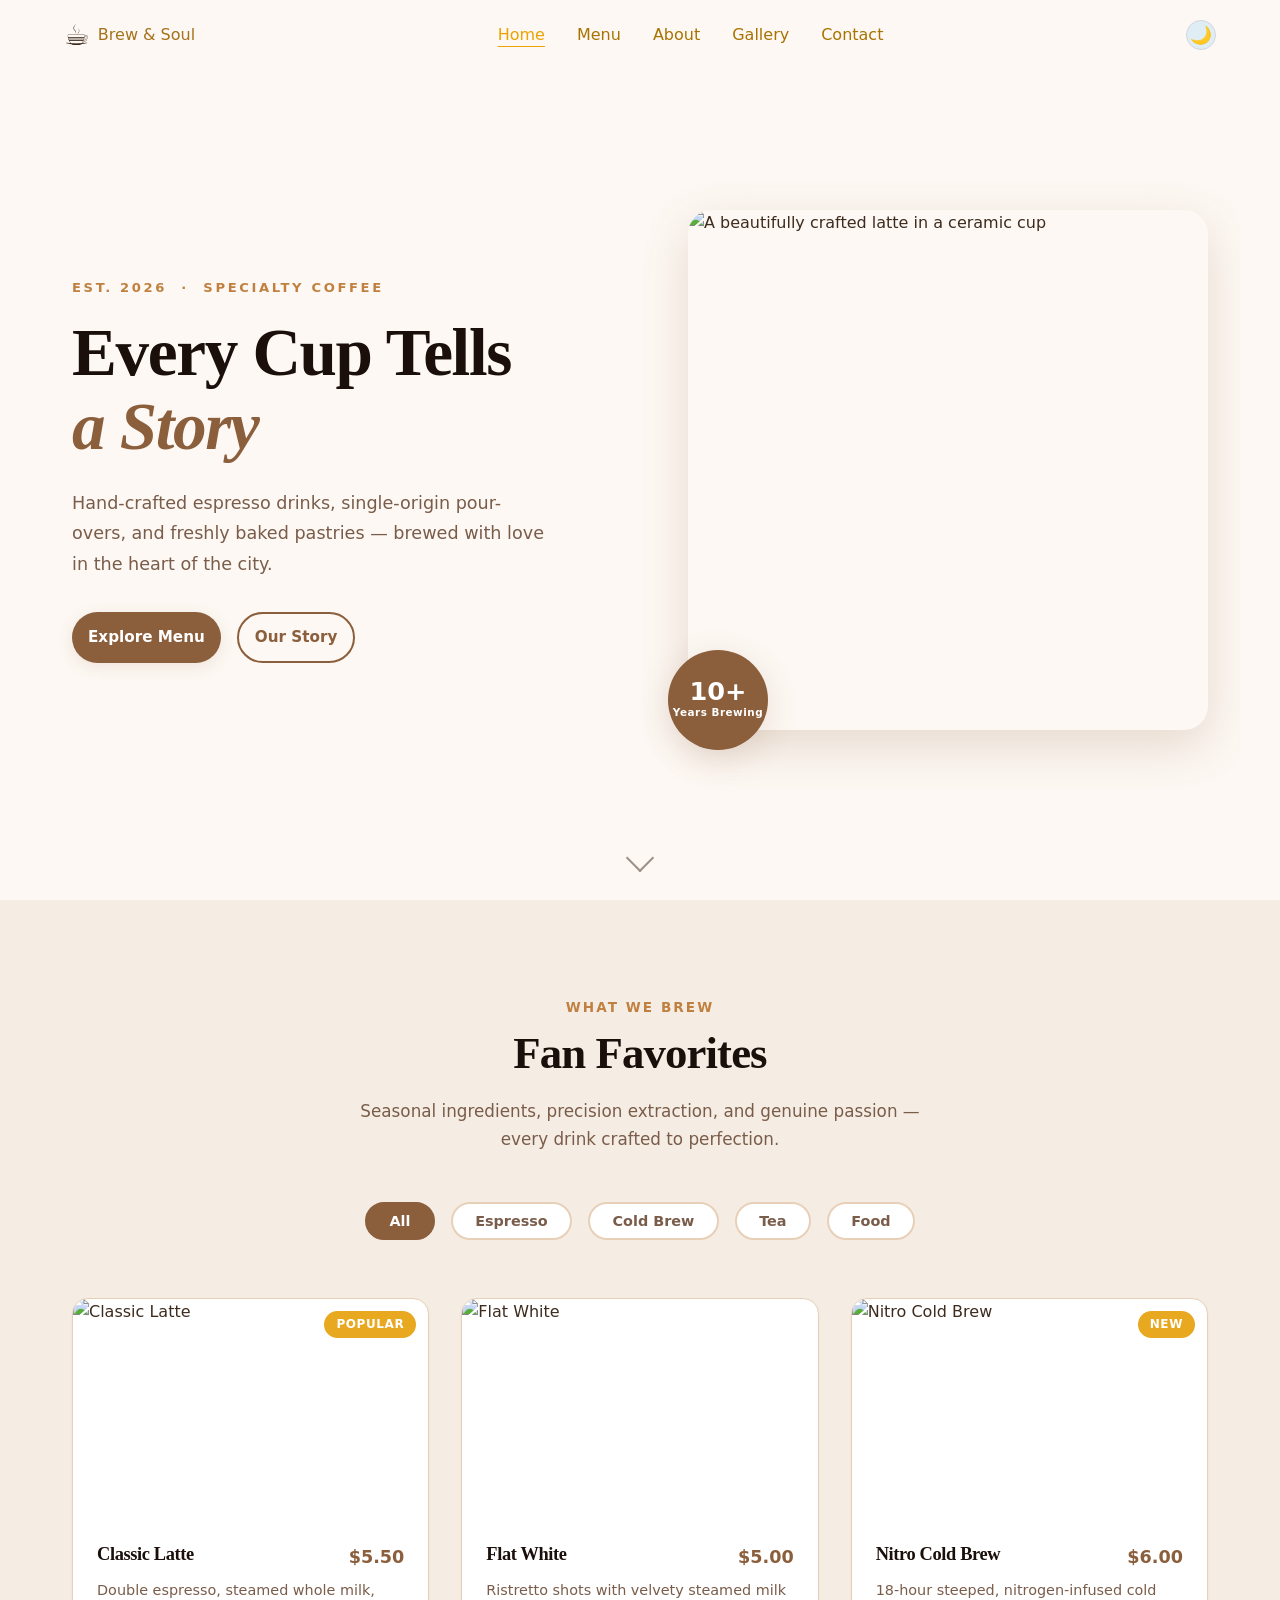
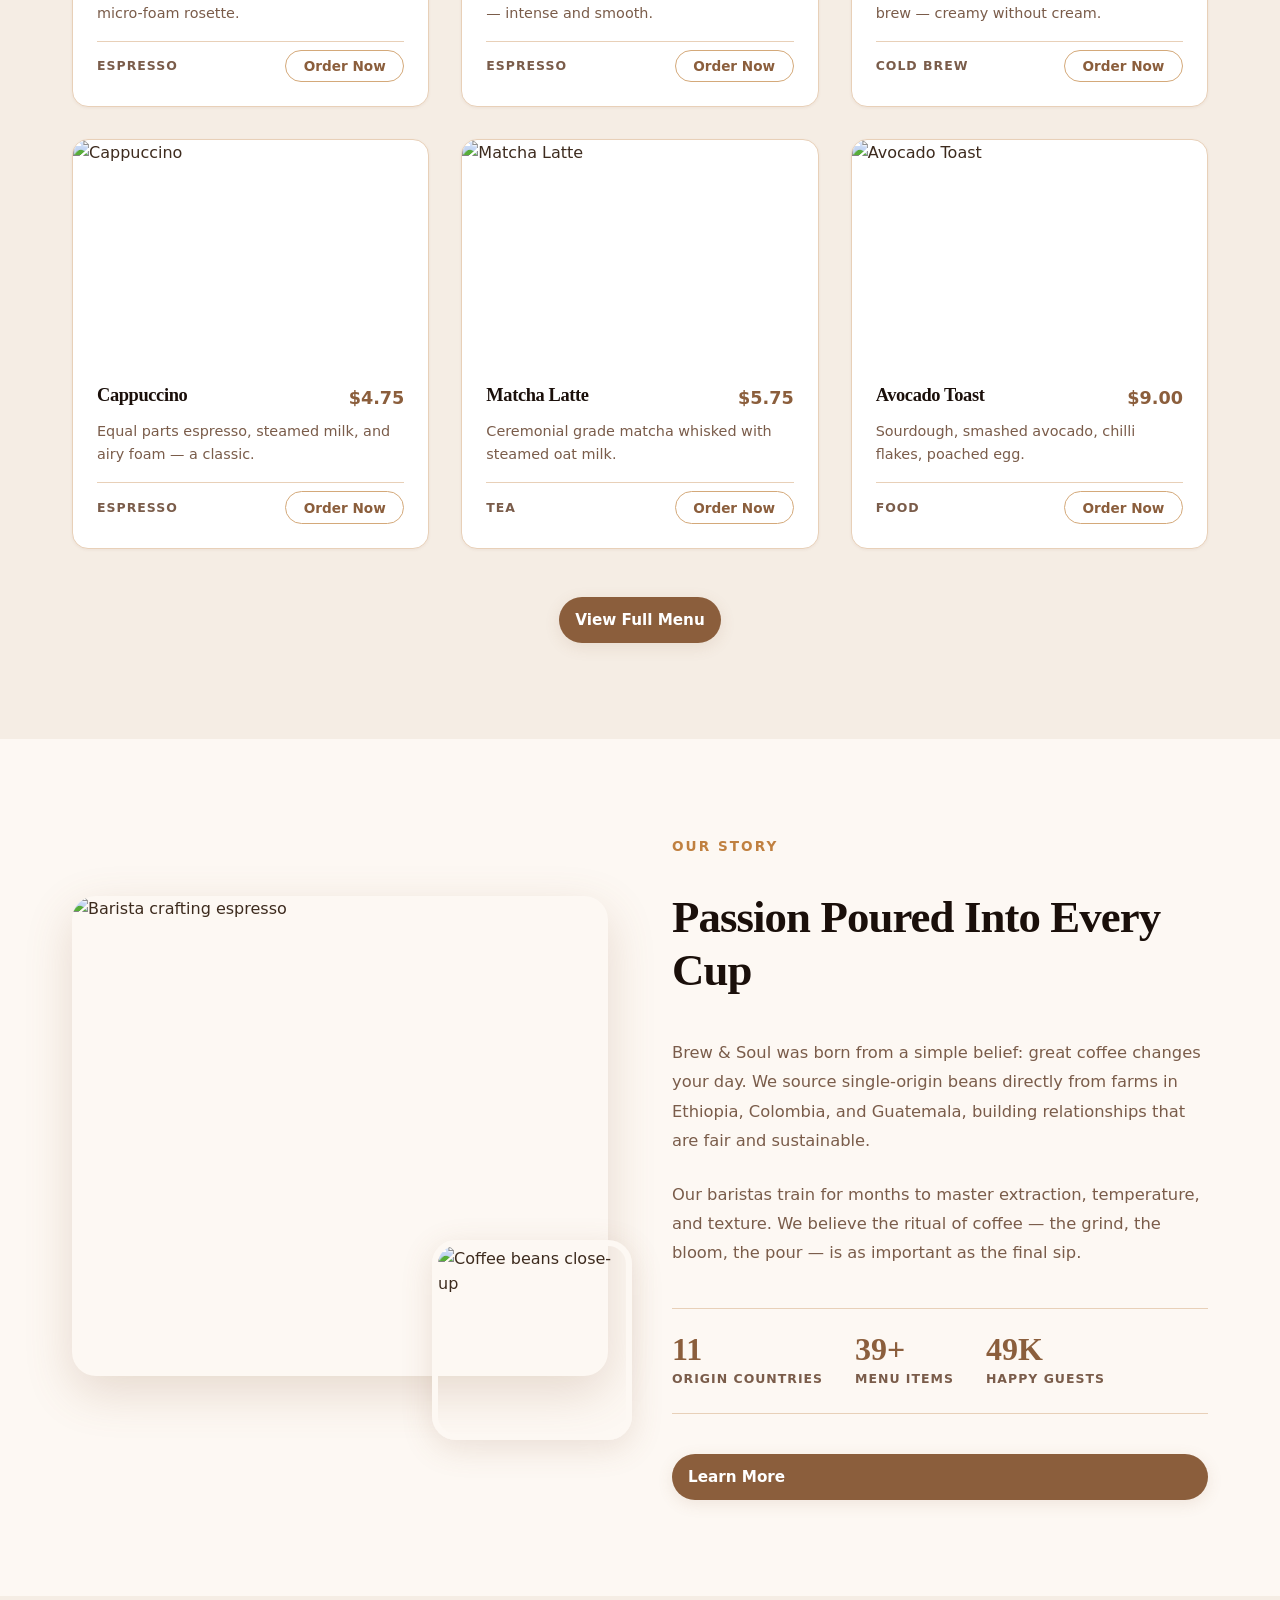
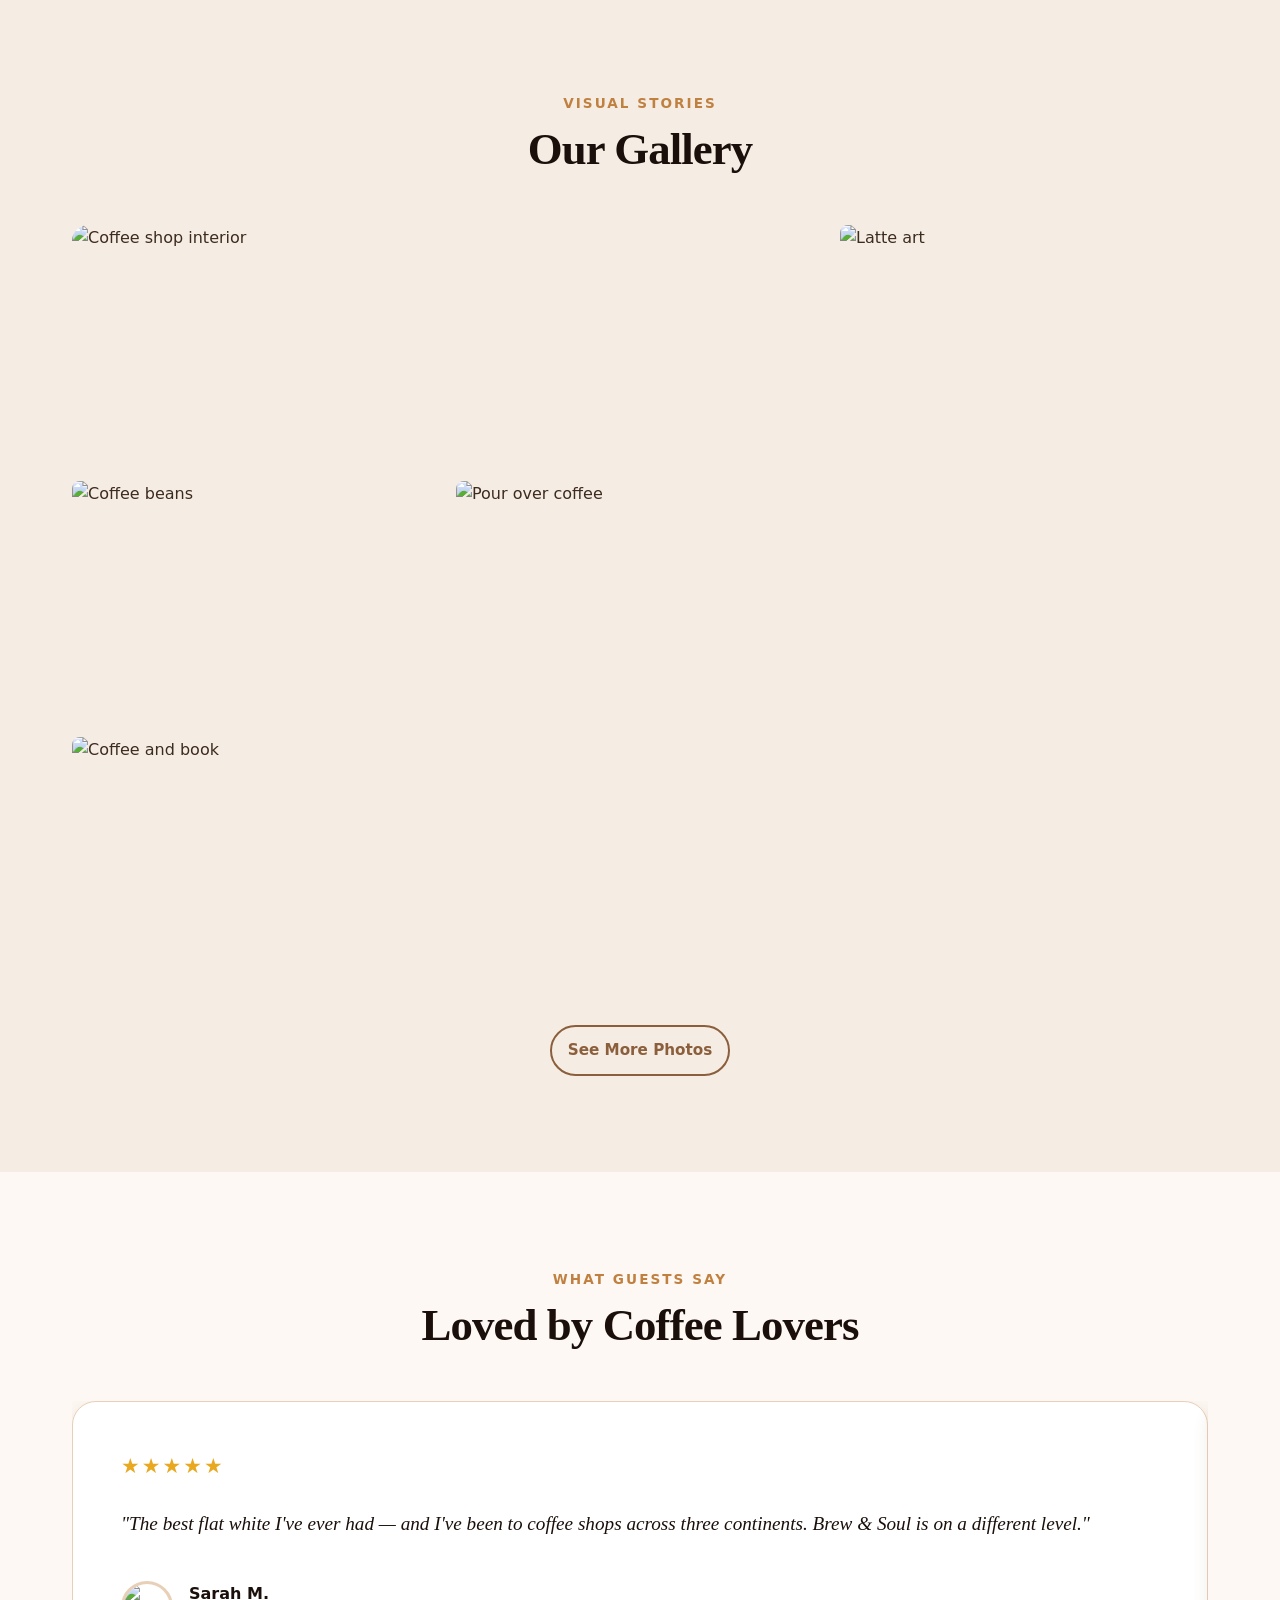
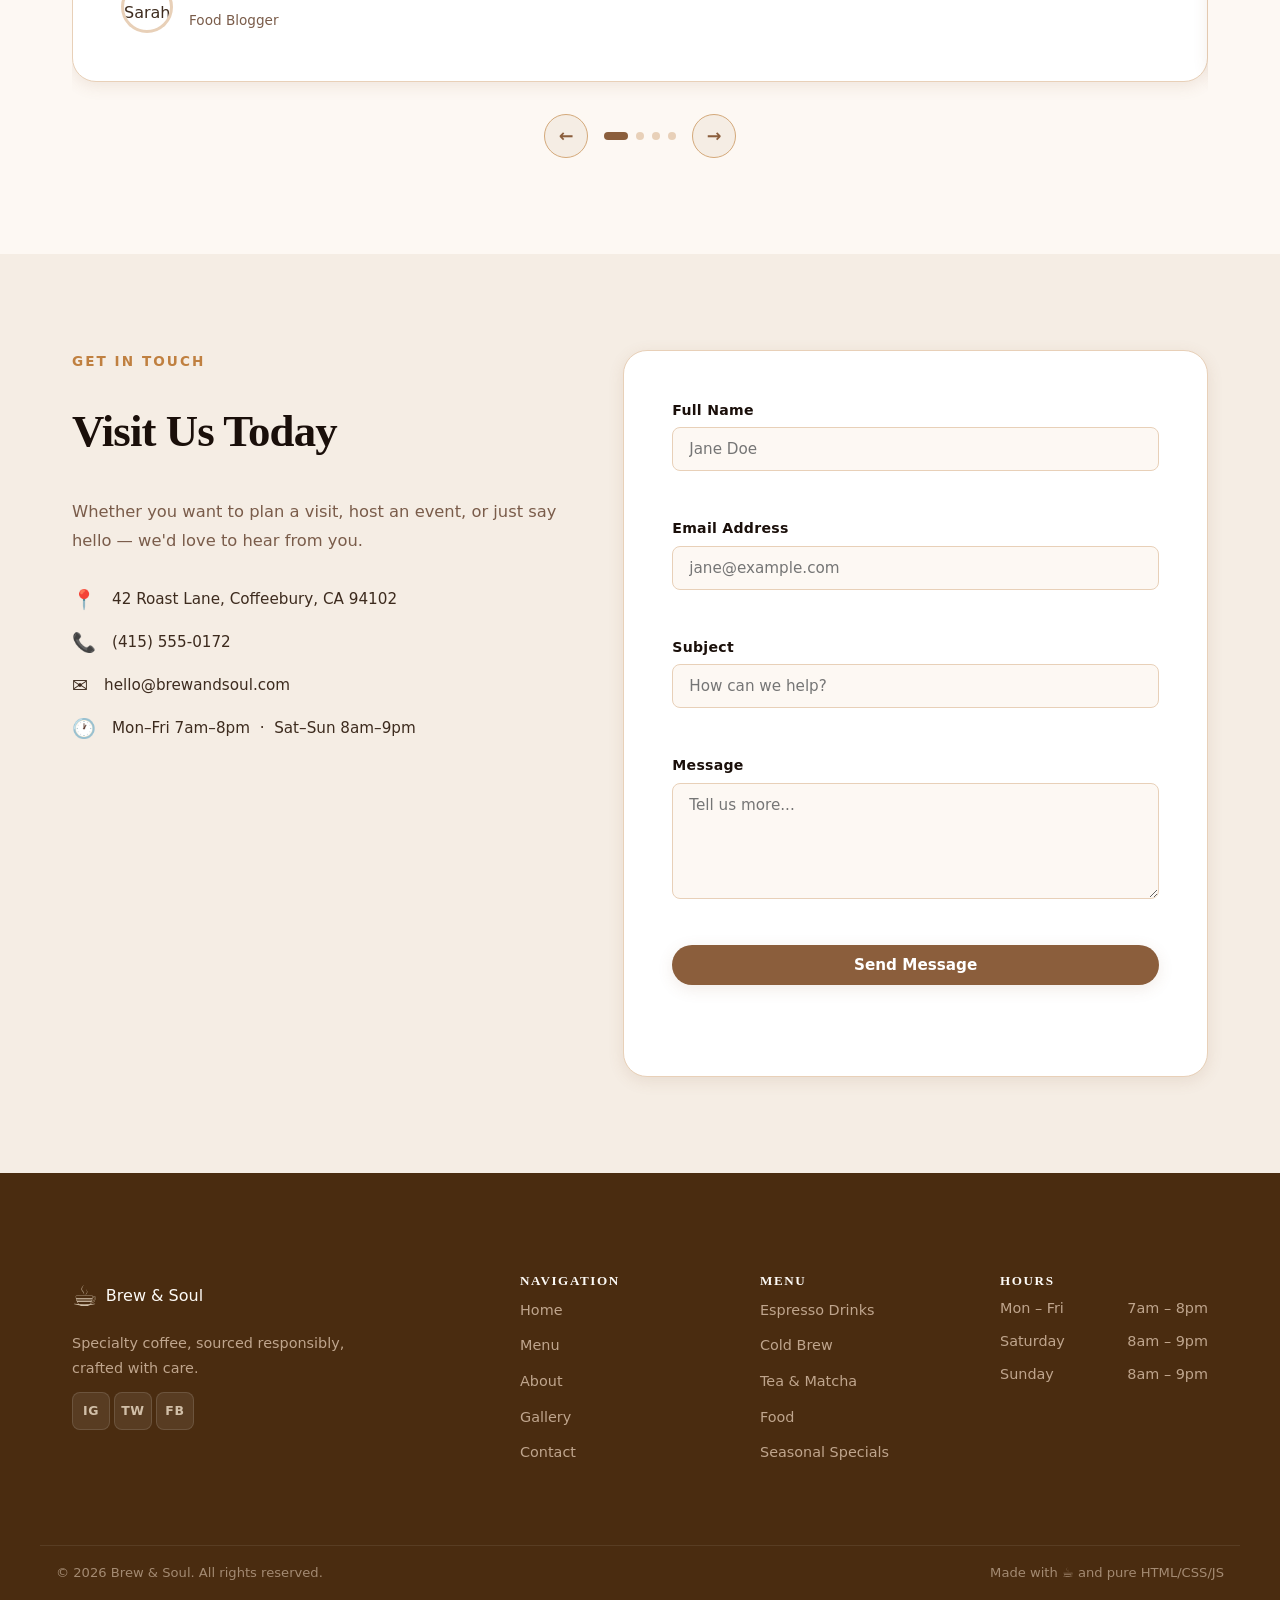
==== index.html @ 76bbf793 "first commit" ====
<!DOCTYPE html>
<html lang="en" data-theme="light">
<head>
  <meta charset="UTF-8" />
  <meta name="viewport" content="width=device-width, initial-scale=1.0" />
  <title>Brew &amp; Soul — Artisan Coffee</title>

  <!-- CSS Files (loaded in dependency order) -->
  <link rel="stylesheet" href="css/about.css" />
  <link rel="stylesheet" href="css/contact.css" />
  <link rel="stylesheet" href="css/footer.css" />
  <link rel="stylesheet" href="css/gallery.css" />
  <link rel="stylesheet" href="css/global.css" />
  <link rel="stylesheet" href="css/hero.css" />
  <link rel="stylesheet" href="css/menu.css" />
  <link rel="stylesheet" href="css/navbar.css" />
  <link rel="stylesheet" href="css/responsive.css" />
  <link rel="stylesheet" href="css/testimonial.css" />
  
</head>
<body>

  <!-- ========== NAVBAR ========== -->
  <nav class="navbar" id="navbar">
    <div class="nav-container">

      <!-- Logo -->
      <a href="index.html" class="nav-logo">
        <span class="logo-icon">&#9749;</span>
        <span class="logo-text">Brew &amp; Soul</span>
      </a>

      <!-- Desktop Nav Links -->
      <ul class="nav-links" id="navLinks">
        <li><a href="index.html" class="nav-link active">Home</a></li>
        <li><a href="pages/menu.html" class="nav-link">Menu</a></li>
        <li><a href="pages/about.html" class="nav-link">About</a></li>
        <li><a href="pages/gallery.html" class="nav-link">Gallery</a></li>
        <li><a href="pages/contact.html" class="nav-link">Contact</a></li>
      </ul>

      <!-- Right Controls -->
      <div class="nav-controls">
        <!-- Dark Mode Toggle -->
        <button class="dark-toggle" id="darkToggle" aria-label="Toggle dark mode">
          <span class="toggle-icon" id="toggleIcon">&#127769;</span>
        </button>
        <!-- Hamburger Menu Button -->
        <button class="hamburger" id="hamburger" aria-label="Toggle menu" aria-expanded="false">
          <span class="bar"></span>
          <span class="bar"></span>
          <span class="bar"></span>
        </button>
      </div>

    </div>
  </nav>

  <!-- ========== HERO SECTION ========== -->
  <section class="hero" id="hero">
    <div class="hero-content reveal">
      <p class="hero-tagline">Est. 2026 &nbsp;·&nbsp; Specialty Coffee</p>
      <h1 class="hero-title">
        Every Cup Tells<br />
        <span class="hero-accent">a Story</span>
      </h1>
      <p class="hero-description">
        Hand-crafted espresso drinks, single-origin pour-overs, and
        freshly baked pastries — brewed with love in the heart of the city.
      </p>
      <div class="hero-buttons">
        <a href="pages/menu.html" class="btn btn-primary">Explore Menu</a>
        <a href="pages/about.html" class="btn btn-outline">Our Story</a>
      </div>
    </div>
    <div class="hero-image reveal reveal-right">
      <div class="hero-img-wrapper">
        <img
          src="https://images.pexels.com/photos/302899/pexels-photo-302899.jpeg?auto=compress&cs=tinysrgb&w=800"
          alt="A beautifully crafted latte in a ceramic cup"
          class="hero-img"
        />
        <div class="hero-badge">
          <span class="badge-number">10+</span>
          <span class="badge-text">Years Brewing</span>
        </div>
      </div>
    </div>
    <!-- Scroll down indicator -->
    <a href="#menu" class="scroll-indicator" aria-label="Scroll down">
      <span class="scroll-arrow"></span>
    </a>
  </section>

  <!-- ========== FEATURED MENU ========== -->
  <section class="menu-section" id="menu">
    <div class="container">
      <div class="section-header reveal">
        <p class="section-eyebrow">What We Brew</p>
        <h2 class="section-title">Fan Favorites</h2>
        <p class="section-subtitle">
          Seasonal ingredients, precision extraction, and genuine passion —
          every drink crafted to perfection.
        </p>
      </div>

      <!-- Filter Tabs — JS will toggle .active and filter cards -->
      <div class="menu-filters reveal">
        <button class="filter-btn active" data-filter="all">All</button>
        <button class="filter-btn" data-filter="espresso">Espresso</button>
        <button class="filter-btn" data-filter="cold">Cold Brew</button>
        <button class="filter-btn" data-filter="tea">Tea</button>
        <button class="filter-btn" data-filter="food">Food</button>
      </div>

      <!-- Menu Cards Grid -->
      <div class="menu-grid" id="menuGrid">

        <article class="menu-card reveal" data-category="espresso">
          <div class="card-img-wrap">
            <img src="https://images.pexels.com/photos/312418/pexels-photo-312418.jpeg?auto=compress&cs=tinysrgb&w=600" alt="Classic Latte" loading="lazy" />
            <span class="card-badge">Popular</span>
          </div>
          <div class="card-body">
            <div class="card-header">
              <h3 class="card-title">Classic Latte</h3>
              <span class="card-price">$5.50</span>
            </div>
            <p class="card-desc">Double espresso, steamed whole milk, micro-foam rosette.</p>
            <div class="card-footer">
              <span class="card-tag">Espresso</span>
              <button class="card-btn">Order Now</button>
            </div>
          </div>
        </article>

        <article class="menu-card reveal" data-category="espresso">
        <div class="card-img-wrap">
            <!-- Ensure this URL works or replace with a working image path -->
            <img src="https://i.pinimg.com/1200x/0c/c8/bf/0cc8bfcc3cba9967863f5fd0c6b5e7c3.jpg" alt="Flat White" loading="lazy" />
        </div>
        <div class="card-body">
            <div class="card-header">
            <h3 class="card-title">Flat White</h3>
            <span class="card-price">$5.00</span>
            </div>
            <p class="card-desc">Ristretto shots with velvety steamed milk — intense and smooth.</p>
            <div class="card-footer">
            <span class="card-tag">Espresso</span>
            <button class="card-btn">Order Now</button>
            </div>
        </div>
        </article>

        <article class="menu-card reveal" data-category="cold">
          <div class="card-img-wrap">
            <img src="https://images.pexels.com/photos/2615323/pexels-photo-2615323.jpeg?auto=compress&cs=tinysrgb&w=600" alt="Nitro Cold Brew" loading="lazy" />
            <span class="card-badge">New</span>
          </div>
          <div class="card-body">
            <div class="card-header">
              <h3 class="card-title">Nitro Cold Brew</h3>
              <span class="card-price">$6.00</span>
            </div>
            <p class="card-desc">18-hour steeped, nitrogen-infused cold brew — creamy without cream.</p>
            <div class="card-footer">
              <span class="card-tag">Cold Brew</span>
              <button class="card-btn">Order Now</button>
            </div>
          </div>
        </article>

        <article class="menu-card reveal" data-category="espresso">
          <div class="card-img-wrap">
            <img src="https://images.pexels.com/photos/1187317/pexels-photo-1187317.jpeg?auto=compress&cs=tinysrgb&w=600" alt="Cappuccino" loading="lazy" />
          </div>
          <div class="card-body">
            <div class="card-header">
              <h3 class="card-title">Cappuccino</h3>
              <span class="card-price">$4.75</span>
            </div>
            <p class="card-desc">Equal parts espresso, steamed milk, and airy foam — a classic.</p>
            <div class="card-footer">
              <span class="card-tag">Espresso</span>
              <button class="card-btn">Order Now</button>
            </div>
          </div>
        </article>

        <article class="menu-card reveal" data-category="tea">
          <div class="card-img-wrap">
            <img src="https://images.pexels.com/photos/1638280/pexels-photo-1638280.jpeg?auto=compress&cs=tinysrgb&w=600" alt="Matcha Latte" loading="lazy" />
          </div>
          <div class="card-body">
            <div class="card-header">
              <h3 class="card-title">Matcha Latte</h3>
              <span class="card-price">$5.75</span>
            </div>
            <p class="card-desc">Ceremonial grade matcha whisked with steamed oat milk.</p>
            <div class="card-footer">
              <span class="card-tag">Tea</span>
              <button class="card-btn">Order Now</button>
            </div>
          </div>
        </article>

        <article class="menu-card reveal" data-category="food">
          <div class="card-img-wrap">
            <img src="https://images.pexels.com/photos/1279330/pexels-photo-1279330.jpeg?auto=compress&cs=tinysrgb&w=600" alt="Avocado Toast" loading="lazy" />
          </div>
          <div class="card-body">
            <div class="card-header">
              <h3 class="card-title">Avocado Toast</h3>
              <span class="card-price">$9.00</span>
            </div>
            <p class="card-desc">Sourdough, smashed avocado, chilli flakes, poached egg.</p>
            <div class="card-footer">
              <span class="card-tag">Food</span>
              <button class="card-btn">Order Now</button>
            </div>
          </div>
        </article>

      </div>

      <div class="menu-cta reveal">
        <a href="pages/menu.html" class="btn btn-primary">View Full Menu</a>
      </div>
    </div>
  </section>

  <!-- ========== ABOUT SECTION ========== -->
  <section class="about-section" id="about">
    <div class="container about-grid">
      <div class="about-images reveal">
        <img
          src="https://images.pexels.com/photos/683039/pexels-photo-683039.jpeg?auto=compress&cs=tinysrgb&w=700"
          alt="Barista crafting espresso"
          class="about-img-main"
        />
        <img
          src="https://i.pinimg.com/1200x/f8/56/d2/f856d2d30045e34f7a3d7438d81c5141.jpg"
          alt="Coffee beans close-up"
          class="about-img-secondary"
        />
      </div>
      <div class="about-content reveal reveal-right">
        <p class="section-eyebrow">Our Story</p>
        <h2 class="section-title">Passion Poured Into Every Cup</h2>
        <p class="about-text">
          Brew &amp; Soul was born from a simple belief: great coffee changes your day.
          We source single-origin beans directly from farms in Ethiopia, Colombia,
          and Guatemala, building relationships that are fair and sustainable.
        </p>
        <p class="about-text">
          Our baristas train for months to master extraction, temperature, and texture.
          We believe the ritual of coffee — the grind, the bloom, the pour — is as
          important as the final sip.
        </p>
        <div class="about-stats">
          <div class="stat">
            <span class="stat-number">12</span>
            <span class="stat-label">Origin Countries</span>
          </div>
          <div class="stat">
            <span class="stat-number">40+</span>
            <span class="stat-label">Menu Items</span>
          </div>
          <div class="stat">
            <span class="stat-number">50K</span>
            <span class="stat-label">Happy Guests</span>
          </div>
        </div>
        <a href="pages/about.html" class="btn btn-primary">Learn More</a>
      </div>
    </div>
  </section>

  <!-- ========== GALLERY SECTION ========== -->
  <section class="gallery-section" id="gallery">
    <div class="container">
      <div class="section-header reveal">
        <p class="section-eyebrow">Visual Stories</p>
        <h2 class="section-title">Our Gallery</h2>
      </div>
      <div class="gallery-grid reveal">
        <div class="gallery-item gi-wide">
          <img src="https://images.pexels.com/photos/374885/pexels-photo-374885.jpeg?auto=compress&cs=tinysrgb&w=800" alt="Coffee shop interior" loading="lazy" />
          <div class="gallery-overlay"><span>Interior</span></div>
        </div>
        <div class="gallery-item">
          <img src="https://images.pexels.com/photos/1600711/pexels-photo-1600711.jpeg?auto=compress&cs=tinysrgb&w=600" alt="Latte art" loading="lazy" />
          <div class="gallery-overlay"><span>Latte Art</span></div>
        </div>
        <div class="gallery-item">
          <img src="https://images.pexels.com/photos/894695/pexels-photo-894695.jpeg?auto=compress&cs=tinysrgb&w=600" alt="Coffee beans" loading="lazy" />
          <div class="gallery-overlay"><span>Single Origin</span></div>
        </div>
        <div class="gallery-item">
          <img src="https://images.pexels.com/photos/1695052/pexels-photo-1695052.jpeg?auto=compress&cs=tinysrgb&w=600" alt="Pour over coffee" loading="lazy" />
          <div class="gallery-overlay"><span>Pour Over</span></div>
        </div>
        <div class="gallery-item gi-wide">
          <img src="https://images.pexels.com/photos/2396220/pexels-photo-2396220.jpeg?auto=compress&cs=tinysrgb&w=800" alt="Coffee and book" loading="lazy" />
          <div class="gallery-overlay"><span>The Ritual</span></div>
        </div>
      </div>
      <div class="gallery-cta reveal">
        <a href="pages/gallery.html" class="btn btn-outline">See More Photos</a>
      </div>
    </div>
  </section>

  <!-- ========== TESTIMONIALS ========== -->
  <section class="testimonial-section" id="testimonials">
    <div class="container">
      <div class="section-header reveal">
        <p class="section-eyebrow">What Guests Say</p>
        <h2 class="section-title">Loved by Coffee Lovers</h2>
      </div>
      <div class="testimonial-carousel">
        <div class="testimonial-track" id="testimonialTrack">

          <div class="testimonial-card">
            <div class="stars">&#9733;&#9733;&#9733;&#9733;&#9733;</div>
            <p class="testimonial-text">
              "The best flat white I've ever had — and I've been to coffee shops
              across three continents. Brew &amp; Soul is on a different level."
            </p>
            <div class="testimonial-author">
              <img src="https://images.pexels.com/photos/774909/pexels-photo-774909.jpeg?auto=compress&cs=tinysrgb&w=100" alt="Sarah M." />
              <div>
                <strong>Sarah M.</strong>
                <span>Food Blogger</span>
              </div>
            </div>
          </div>

          <div class="testimonial-card">
            <div class="stars">&#9733;&#9733;&#9733;&#9733;&#9733;</div>
            <p class="testimonial-text">
              "I work from here every morning. The ambiance, the wifi, the oat
              milk latte — everything is absolutely perfect."
            </p>
            <div class="testimonial-author">
              <img src="https://images.pexels.com/photos/220453/pexels-photo-220453.jpeg?auto=compress&cs=tinysrgb&w=100" alt="James K." />
              <div>
                <strong>James K.</strong>
                <span>Remote Developer</span>
              </div>
            </div>
          </div>

          <div class="testimonial-card">
            <div class="stars">&#9733;&#9733;&#9733;&#9733;&#9733;</div>
            <p class="testimonial-text">
              "Their matcha latte converted me from a coffee skeptic. The staff
              is knowledgeable, friendly, and genuinely passionate."
            </p>
            <div class="testimonial-author">
              <img src="https://images.pexels.com/photos/415829/pexels-photo-415829.jpeg?auto=compress&cs=tinysrgb&w=100" alt="Priya N." />
              <div>
                <strong>Priya N.</strong>
                <span>Interior Designer</span>
              </div>
            </div>
          </div>

          <div class="testimonial-card">
            <div class="stars">&#9733;&#9733;&#9733;&#9733;&#9733;</div>
            <p class="testimonial-text">
              "Nitro cold brew on a hot day — pure magic. The whole menu is
              thoughtfully curated. My go-to spot, always."
            </p>
            <div class="testimonial-author">
              <img src="https://images.pexels.com/photos/1040880/pexels-photo-1040880.jpeg?auto=compress&cs=tinysrgb&w=100" alt="Carlos R." />
              <div>
                <strong>Carlos R.</strong>
                <span>Photographer</span>
              </div>
            </div>
          </div>

        </div>

        <!-- Carousel Controls (dots generated by JS) -->
        <div class="carousel-controls">
          <button class="carousel-btn prev" id="prevBtn" aria-label="Previous">&#8592;</button>
          <div class="carousel-dots" id="carouselDots"></div>
          <button class="carousel-btn next" id="nextBtn" aria-label="Next">&#8594;</button>
        </div>
      </div>
    </div>
  </section>

  <!-- ========== CONTACT SECTION ========== -->
  <section class="contact-section" id="contact">
    <div class="container contact-grid">
      <div class="contact-info reveal">
        <p class="section-eyebrow">Get in Touch</p>
        <h2 class="section-title">Visit Us Today</h2>
        <p class="contact-desc">
          Whether you want to plan a visit, host an event, or just say hello —
          we'd love to hear from you.
        </p>
        <ul class="contact-details">
          <li>
            <span class="contact-icon">&#128205;</span>
            <span>42 Roast Lane, Coffeebury, CA 94102</span>
          </li>
          <li>
            <span class="contact-icon">&#128222;</span>
            <span>(415) 555-0172</span>
          </li>
          <li>
            <span class="contact-icon">&#9993;</span>
            <span>hello@brewandsoul.com</span>
          </li>
          <li>
            <span class="contact-icon">&#128336;</span>
            <span>Mon–Fri 7am–8pm &nbsp;·&nbsp; Sat–Sun 8am–9pm</span>
          </li>
        </ul>
      </div>

      <!-- Contact form — validated by form-validation.js -->
      <form class="contact-form reveal reveal-right" id="contactForm" novalidate>
        <div class="form-group">
          <label for="name">Full Name</label>
          <input type="text" id="name" name="name" placeholder="Jane Doe" autocomplete="name" />
          <span class="form-error" id="nameError"></span>
        </div>
        <div class="form-group">
          <label for="email">Email Address</label>
          <input type="email" id="email" name="email" placeholder="jane@example.com" autocomplete="email" />
          <span class="form-error" id="emailError"></span>
        </div>
        <div class="form-group">
          <label for="subject">Subject</label>
          <input type="text" id="subject" name="subject" placeholder="How can we help?" />
          <span class="form-error" id="subjectError"></span>
        </div>
        <div class="form-group">
          <label for="message">Message</label>
          <textarea id="message" name="message" rows="5" placeholder="Tell us more..."></textarea>
          <span class="form-error" id="messageError"></span>
        </div>
        <button type="submit" class="btn btn-primary btn-full">Send Message</button>
        <p class="form-success" id="formSuccess"></p>
      </form>
    </div>
  </section>

  <!-- ========== FOOTER ========== -->
  <footer class="footer">
    <div class="container footer-grid">
      <div class="footer-brand">
        <a href="index.html" class="nav-logo">
          <span class="logo-icon">&#9749;</span>
          <span class="logo-text">Brew &amp; Soul</span>
        </a>
        <p class="footer-tagline">
          Specialty coffee, sourced responsibly,<br />crafted with care.
        </p>
        <div class="social-links">
          <a href="#" aria-label="Instagram" class="social-link">IG</a>
          <a href="#" aria-label="Twitter" class="social-link">TW</a>
          <a href="#" aria-label="Facebook" class="social-link">FB</a>
        </div>
      </div>

      <div class="footer-col">
        <h4>Navigation</h4>
        <ul>
          <li><a href="index.html">Home</a></li>
          <li><a href="pages/menu.html">Menu</a></li>
          <li><a href="pages/about.html">About</a></li>
          <li><a href="pages/gallery.html">Gallery</a></li>
          <li><a href="pages/contact.html">Contact</a></li>
        </ul>
      </div>

      <div class="footer-col">
        <h4>Menu</h4>
        <ul>
          <li><a href="pages/menu.html">Espresso Drinks</a></li>
          <li><a href="pages/menu.html">Cold Brew</a></li>
          <li><a href="pages/menu.html">Tea &amp; Matcha</a></li>
          <li><a href="pages/menu.html">Food</a></li>
          <li><a href="pages/menu.html">Seasonal Specials</a></li>
        </ul>
      </div>

      <div class="footer-col">
        <h4>Hours</h4>
        <ul class="hours-list">
          <li><span>Mon – Fri</span><span>7am – 8pm</span></li>
          <li><span>Saturday</span><span>8am – 9pm</span></li>
          <li><span>Sunday</span><span>8am – 9pm</span></li>
        </ul>
      </div>
    </div>

    <div class="footer-bottom">
      <p>&copy; 2026 Brew &amp; Soul. All rights reserved.</p>
      <p>Made with &#9749; and pure HTML/CSS/JS</p>
    </div>
  </footer>

  <!-- JavaScript Files -->
  <script src="js/darkmode.js"></script>
  <script src="js/navbar.js"></script>
  <script src="js/scroll.js"></script>
  <script src="js/animation.js"></script>
  <script src="js/form-validation.js"></script>
  <script src="js/main.js"></script>

</body>
</html>
---- css/about.css ----
/* about.css — About Section */
.about-section {
  padding: var(--space-7) 0;      /* padding: 96px 0; */
  background-color: var(--bg-page); /* background: #fdf8f3 (Light) / #1a120c (Dark) */
}

/* ---- Two-column grid layout ---- */
.about-grid {
  display: grid;
  grid-template-columns: 1fr 1fr; /* បែងចែកជា ២ ជួរស្មើគ្នា */
  align-items: center;            /* ដាក់ធាតុឱ្យនៅចំកណ្តាលតាមបញ្ឈរ */
  gap: var(--space-6);            /* gap: 64px; */
}

/* ---- Stacked Image Composition ---- */
.about-images {
  position: relative;
  padding-bottom: var(--space-6); /* padding-bottom: 64px; */
}

.about-img-main {
  width: 100%;
  height: 480px;
  object-fit: cover;
  border-radius: var(--radius-xl); /* border-radius: 24px; */
  box-shadow: var(--shadow-xl);    /* ស្រមោលធំខ្លាំង */
}

/* Small overlapping secondary image */
.about-img-secondary {
  position: absolute;             /* ដាក់រូបត្រួតលើរូបធំ */
  bottom: 0;
  right: -24px;                   /* យោងចេញក្រៅ 24px */
  width: 200px;
  height: 200px;
  object-fit: cover;
  border-radius: var(--radius-xl); /* border-radius: 24px; */
  border: 6px solid var(--bg-page); /* បន្ទាត់ជុំវិញពណ៌ដូចផ្ទៃ Background */
  box-shadow: var(--shadow-lg);    /* ស្រមោលធំ */
}

/* ---- Content Side ---- */
.about-content {
  display: flex;
  flex-direction: column;
  gap: var(--space-3);            /* gap: 24px; */
}

.about-text {
  color: var(--text-muted);       /* color: #7a5c4a (Light) / #a07860 (Dark) */
  font-size: 1.02rem;
  line-height: 1.8;
}

/* ---- Stats Row ---- */
.about-stats {
  display: flex;
  gap: var(--space-4);            /* gap: 32px; */
  margin: var(--space-2) 0;       /* margin: 16px 0; */
  padding: var(--space-3) 0;      /* padding: 24px 0; */
  border-top: 1px solid var(--border-color);    /* គូសបន្ទាត់ខាងលើ */
  border-bottom: 1px solid var(--border-color); /* គូសបន្ទាត់ខាងក្រោម */
}

.stat {
  display: flex;
  flex-direction: column;
  gap: 4px;
}

.stat-number {
  font-family: var(--font-serif);
  font-size: 2rem;                /* ទំហំ: 32px */
  font-weight: 700;
  color: var(--clr-primary-500);  /* color: #8b5e3c; */
  line-height: 1;
}

.stat-label {
  font-size: 0.78rem;             /* ទំហំ: 12.48px */
  font-weight: 600;
  letter-spacing: 0.08em;         /* គម្លាតអក្សរ */
  text-transform: uppercase;      /* អក្សរធំទាំងអស់ */
  color: var(--text-muted);       /* color: #7a5c4a (Light) / #a07860 (Dark) */
}
---- css/contact.css ----
/* contact.css — Contact Section & Form */
.contact-section {
  padding: var(--space-7) 0;      /* padding: 96px 0; */
  background-color: var(--bg-section-alt); /* ពណ៌ផ្ទៃខាងក្រោយផ្នែកនេះ */
}

/* ---- Two-column grid ---- */
.contact-grid {
  display: grid;
  grid-template-columns: 1fr 1.2fr; /* បែងចែកជួរ៖ ឆ្វេងតូចជាងស្តាំបន្តិច */
  gap: var(--space-6);            /* gap: 64px; */
  align-items: start;
}

/* ---- Info Side ---- */
.contact-info {
  display: flex;
  flex-direction: column;
  gap: var(--space-3);            /* gap: 24px; */
}

.contact-desc {
  color: var(--text-muted);       /* color: #7a5c4a (Light) / #a07860 (Dark) */
  font-size: 1.02rem;
  line-height: 1.75;
}

.contact-details {
  list-style: none;
  display: flex;
  flex-direction: column;
  gap: var(--space-2);            /* gap: 16px; */
  margin-top: var(--space-1);     /* margin-top: 8px; */
}

.contact-details li {
  display: flex;
  align-items: flex-start;
  gap: var(--space-2);            /* gap: 16px; */
  font-size: 0.95rem;
  color: var(--text-body);
  line-height: 1.6;
}

.contact-icon {
  font-size: 1.2rem;
  line-height: 1.4;
  flex-shrink: 0;                 /* ការពារ icon មិនឱ្យកន្ត្រាក់ពេលអក្សរច្រើន */
}

/* ---- Contact Form ---- */
.contact-form {
  background-color: var(--bg-card); /* ពណ៌កាតស (White/Dark Brown) */
  border: 1px solid var(--border-color);
  border-radius: var(--radius-xl);   /* border-radius: 24px; */
  padding: var(--space-5);           /* padding: 48px; */
  box-shadow: var(--shadow-md);      /* ស្រមោលមធ្យម */
  display: flex;
  flex-direction: column;
  gap: var(--space-3);               /* gap: 24px; */
}

/* ---- Form Group ---- */
.form-group {
  display: flex;
  flex-direction: column;
  gap: 6px;                          /* គម្លាតរវាង Label និង Input */
}

.form-group label {
  font-size: 0.88rem;
  font-weight: 600;
  color: var(--text-heading);
  letter-spacing: 0.02em;
}

/* Shared input / textarea styles */
.form-group input,
.form-group textarea {
  padding: 0.75rem 1rem;             /* 12px 16px */
  border: 1.5px solid var(--border-color);
  border-radius: var(--radius-md);    /* border-radius: 8px; */
  background-color: var(--bg-page);
  color: var(--text-body);
  font-family: var(--font-sans);
  font-size: 0.95rem;
  transition: border-color var(--transition-fast), box-shadow var(--transition-fast);
  outline: none;
  resize: vertical;
}

.form-group input:focus,
.form-group textarea:focus {
  border-color: var(--clr-primary-400); /* ពណ៌ពេលចុចសរសេរ */
  box-shadow: 0 0 0 3px rgba(139, 94, 60, 0.15); /* ស្រមោលតូចពេល Focus */
}

/* Error state — applied by form-validation.js */
.form-group input.error,
.form-group textarea.error {
  border-color: var(--clr-error);    /* ប្តូរពណ៌បន្ទាត់ទៅក្រហមពេល Error */
  box-shadow: 0 0 0 3px rgba(185, 28, 28, 0.1);
}

/* ---- Validation Messages ---- */
.form-error {
  font-size: 0.82rem;
  color: var(--clr-error);           /* ពណ៌ក្រហម (Error color) */
  font-weight: 500;
  min-height: 1rem;
  display: block;
}

/* Success message shown after submission */
.form-success {
  text-align: center;
  color: var(--clr-success);         /* ពណ៌បៃតង (Success color) */
  font-weight: 600;
  font-size: 0.95rem;
  min-height: 1.2rem;
  padding: var(--space-1);           /* padding: 8px; */
}
---- css/footer.css ----
/* footer.css — Site Footer (Standardized) */
.footer {
  background-color: #4a2c10;
  color: #d1bfa8;        
  padding-top: 100px;    
  padding-bottom: 40px;
}

/* Override the nav-logo text color inside dark footer */
.footer .logo-text {
  color: #fdfaf6;          
}

/* ---- Footer Main Grid ---- */
.footer-grid {
  display: grid;
  grid-template-columns: 2fr 1fr 1fr 1fr;
  gap: 32px;               
  padding-bottom: 80px;     
}

/* ---- Brand Column ---- */
.footer-brand {
  display: flex;
  flex-direction: column;
  gap: 8px;                 
}

.footer-tagline {
  font-size: 0.9rem;
  color: #bfa58d;           
  line-height: 1.7;
  margin-top: 4px;      
}

/* ---- Social Links ---- */
.social-links {
  display: flex;
  gap: 4px;                 
  margin-top: 4px;          
}

.social-link {
  display: flex;
  align-items: center;
  justify-content: center;
  width: 38px;
  height: 38px;
  border-radius: 8px;      
  background-color: rgba(255, 255, 255, 0.08);
  border: 1px solid rgba(255, 255, 255, 0.12);
  font-size: 0.78rem;
  font-weight: 700;
  letter-spacing: 0.05em;
  color: #d1bfa8;
  transition: background-color 0.2s, color 0.2s; 
}

.social-link:hover {
  background-color: #8c5a2a;
  color: #fff;
  border-color: #8c5a2a;
}

/* ---- Footer Columns ---- */
.footer-col h4 {
  font-size: 0.82rem;
  font-weight: 700;
  letter-spacing: 0.12em;
  text-transform: uppercase;
  color: #fdfaf6;          
  margin-bottom: 8px;      
}

.footer-col ul {
  list-style: none;
  display: flex;
  flex-direction: column;
  gap: 10px;
}

.footer-col ul a {
  font-size: 0.9rem;
  color: #bfa58d;         
  transition: color 0.2s, padding-left 0.2s;
  text-decoration: none;
}

.footer-col ul a:hover {
  color: #fdfaf6;
  padding-left: 4px;
}

/* ---- Hours List ---- */
.hours-list {
  list-style: none;
  display: flex;
  flex-direction: column;
  gap: 10px;
}

.hours-list li {
  display: flex;
  justify-content: space-between;
  gap: 8px;                
  font-size: 0.9rem;
  color: #bfa58d;
}

/* ---- Footer Bottom Bar ---- */
.footer-bottom {
  border-top: 1px solid rgba(255, 255, 255, 0.08);
  padding: 16px 0;          
  display: flex;
  align-items: center;
  justify-content: space-between;
  flex-wrap: wrap;
  gap: 8px;                 
  max-width: 1200px;        
  margin-inline: auto;
  padding-inline: 16px;     
}

.footer-bottom p {
  font-size: 0.82rem;
  color: #a38a72;           
}
---- css/gallery.css ----
/* ==========================================================
   gallery.css — Gallery Section
   ========================================================== */

.gallery-section {
  padding: var(--space-7) 0;
  background-color: var(--bg-section-alt);
}

/* ---- Mosaic Grid ---- */
.gallery-grid {
  display: grid;
  grid-template-columns: repeat(3, 1fr);
  grid-auto-rows: 240px;
  gap: var(--space-2);
  border-radius: var(--radius-lg);
  overflow: hidden;
}

/* Wide item spans 2 columns */
.gallery-item.gi-wide {
  grid-column: span 2;
}

/* ---- Individual Gallery Item ---- */
.gallery-item {
  position: relative;
  overflow: hidden;
  border-radius: var(--radius-md);
  cursor: pointer;
}

.gallery-item img {
  width: 100%;
  height: 100%;
  object-fit: cover;
  /* Zoom effect on hover */
  transition: transform 0.6s ease;
}

.gallery-item:hover img {
  transform: scale(1.1);
}

/* ---- Hover Overlay ---- */
.gallery-overlay {
  position: absolute;
  inset: 0;
  background: linear-gradient(
    to top,
    rgba(74, 44, 16, 0.75) 0%,
    transparent 60%
  );
  display: flex;
  align-items: flex-end;
  padding: var(--space-2);
  /* Hidden by default, shown on hover */
  opacity: 0;
  transition: opacity var(--transition-base);
}

.gallery-item:hover .gallery-overlay {
  opacity: 1;
}

.gallery-overlay span {
  font-size: 0.9rem;
  font-weight: 700;
  letter-spacing: 0.08em;
  text-transform: uppercase;
  color: #fff;
}

/* ---- Gallery Page CTA ---- */
.gallery-cta {
  text-align: center;
  margin-top: var(--space-5);
}
---- css/global.css ----
/* global.css — CSS Custom Properties, Reset, Base Styles */

/* ---- 1. Color System (Light Theme) ---- */
:root {
  /* Primary — warm coffee brown */
  --clr-primary-100: #f5ede4;
  --clr-primary-200: #e8d0b8;
  --clr-primary-300: #d4a97a;
  --clr-primary-400: #c08040;
  --clr-primary-500: #8b5e3c;   /* ពណ៌មេ (Main Brand Color) */
  --clr-primary-600: #6b4423;
  --clr-primary-700: #4a2c10;

  /* Secondary — warm cream */
  --clr-secondary-100: #fdf8f3;
  --clr-secondary-200: #f7efe4;
  --clr-secondary-300: #edd9c0;
  --clr-secondary-400: #d9b896;

  /* Accent — golden amber */
  --clr-accent-300: #f0c060;
  --clr-accent-400: #e8a820;
  --clr-accent-500: #c98a00;

  /* Semantic */
  --clr-success: #2d7a4f;
  --clr-warning: #b45309;
  --clr-error:   #b91c1c;

  /* Neutrals */
  --clr-neutral-50:  #fafafa;
  --clr-neutral-100: #f5f5f5;
  --clr-neutral-200: #e5e5e5;
  --clr-neutral-300: #d4d4d4;
  --clr-neutral-400: #a3a3a3;
  --clr-neutral-500: #737373;
  --clr-neutral-600: #525252;
  --clr-neutral-700: #404040;
  --clr-neutral-800: #262626;
  --clr-neutral-900: #171717;

  /* Semantic aliases (អថេរសម្រាប់ប្តូរ Theme) */
  --bg-page:        #fdf8f3;    /* ផ្ទៃខាងក្រោយទំព័រ */
  --bg-section-alt: #f5ede4;    /* ផ្ទៃផ្នែកជំនួស */
  --bg-card:        #ffffff;    /* ផ្ទៃរបស់កាត */
  --bg-navbar:      rgba(253, 248, 243, 0.95); /* ផ្ទៃ Navbar */

  --text-heading:   #1a0f0a;    /* ពណ៌ចំណងជើង */
  --text-body:      #3d2b1e;    /* ពណ៌អត្ថបទធម្មតា */
  --text-muted:     #7a5c4a;    /* ពណ៌អក្សរស្រាល */
  --text-inverse:   #fdf8f3;    /* ពណ៌អក្សរផ្ទុយ */

  --border-color:   #e8d0b8;    /* ពណ៌បន្ទាត់ព្រំដែន */
  --shadow-sm:      0 1px 3px rgba(139, 94, 60, 0.08);   /* box-shadow: 0 1px 3px ... */
  --shadow-md:      0 4px 16px rgba(139, 94, 60, 0.12);  /* box-shadow: 0 4px 16px ... */
  --shadow-lg:      0 8px 32px rgba(139, 94, 60, 0.16);  /* box-shadow: 0 8px 32px ... */
  --shadow-xl:      0 16px 48px rgba(139, 94, 60, 0.20); /* box-shadow: 0 16px 48px ... */

  /* Typography */
  --font-serif:    Georgia, "Times New Roman", serif;
  --font-sans:     "Segoe UI", system-ui, -apple-system, sans-serif;
  --font-mono:     "Courier New", Courier, monospace;

  /* Spacing — 8px grid (ប្រព័ន្ធគម្លាត) */
  --space-1:  0.5rem;   /* ស្មើនឹង: 8px */
  --space-2:  1rem;     /* ស្មើនឹង: 16px */
  --space-3:  1.5rem;   /* ស្មើនឹង: 24px */
  --space-4:  2rem;     /* ស្មើនឹង: 32px */
  --space-5:  3rem;     /* ស្មើនឹង: 48px */
  --space-6:  4rem;     /* ស្មើនឹង: 64px */
  --space-7:  6rem;     /* ស្មើនឹង: 96px */

  /* Border radius (កម្រិតកាច់ជ្រុង) */
  --radius-sm:  4px;    /* border-radius: 4px; */
  --radius-md:  8px;    /* border-radius: 8px; */
  --radius-lg:  16px;   /* border-radius: 16px; */
  --radius-xl:  24px;   /* border-radius: 24px; */
  --radius-full: 9999px; /* border-radius: 9999px; */

  /* Transitions */
  --transition-fast:   150ms ease; /* transition: 0.15s ease; */
  --transition-base:   300ms ease; /* transition: 0.3s ease; */
  --transition-slow:   500ms ease; /* transition: 0.5s ease; */

  /* Layout */
  --container-max: 1200px; /* max-width: 1200px; */
  --navbar-h:      72px;   /* height: 72px; */
}

/* ---- 2. Dark Theme ---- */
[data-theme="dark"] {
  --bg-page:        #1a120c;
  --bg-section-alt: #221810;
  --bg-card:        #2a1d14;
  --bg-navbar:      rgba(26, 18, 12, 0.96);

  --text-heading:   #f5ede4;
  --text-body:      #d4b49a;
  --text-muted:     #a07860;
  --text-inverse:   #1a0f0a;

  --border-color:   #3d2b1e;
  --shadow-sm:      0 1px 3px rgba(0, 0, 0, 0.3);
  --shadow-md:      0 4px 16px rgba(0, 0, 0, 0.4);
  --shadow-lg:      0 8px 32px rgba(0, 0, 0, 0.5);
  --shadow-xl:      0 16px 48px rgba(0, 0, 0, 0.6);

  --clr-primary-300: #fdfcfb;
  --clr-primary-400: #f6f1ed;
}

/* ---- 3. CSS Reset ---- */
*, *::before, *::after {
  box-sizing: border-box; /* រក្សាតម្លៃ width/height */
  margin: 0;
  padding: 0;
}

html {
  scroll-behavior: smooth; /* រមូរទំព័រដោយរលូន */
  scroll-padding-top: var(--navbar-h); /* ទីតាំង anchor ស្មើនឹង 72px */
  font-size: 16px;
}

body {
  font-family: var(--font-sans);
  font-size: 1rem;
  line-height: 1.6;
  color: var(--text-body);
  background-color: var(--bg-page);
  transition: background-color var(--transition-slow), color var(--transition-slow);
  overflow-x: hidden;
}

img { display: block; max-width: 100%; height: auto; }
a { color: inherit; text-decoration: none; }
ul { list-style: none; }
button { cursor: pointer; border: none; background: none; font-family: inherit; }

/* ---- 4. Typography Scale ---- */
h1, h2, h3, h4, h5, h6 {
  font-family: var(--font-serif);
  color: var(--text-heading);
  line-height: 1.2;
  letter-spacing: -0.02em;
}

/* ប្រើ clamp ដើម្បីឱ្យអក្សររីកតូច-ធំ តាមអេក្រង់ដោយស្វ័យប្រវត្តិ */
h1 { font-size: clamp(2.2rem, 5vw, 3.8rem); font-weight: 700; }
h2 { font-size: clamp(1.8rem, 3.5vw, 2.8rem); font-weight: 700; }
h3 { font-size: clamp(1.2rem, 2vw, 1.5rem); font-weight: 600; }
h4 { font-size: 1.1rem; font-weight: 600; }

p { line-height: 1.7; }

/* ---- 5. Reusable Layout Utility ---- */
.container {
  max-width: var(--container-max); /* max-width: 1200px; */
  margin-inline: auto;             /* margin-left/right: auto; (ដាក់កណ្តាល) */
  padding-inline: var(--space-4);  /* padding-left/right: 32px; */
}

/* ---- 6. Shared Section Header Styles ---- */
.section-header {
  text-align: center;
  max-width: 600px;                /* max-width: 600px; */
  margin-inline: auto;
  margin-bottom: var(--space-5);   /* margin-bottom: 48px; */
}

.section-eyebrow {
  font-size: 0.85rem;
  font-weight: 700;
  letter-spacing: 0.15em;
  text-transform: uppercase;
  color: var(--clr-primary-400);
  margin-bottom: var(--space-1);   /* margin-bottom: 8px; */
}

.section-title { color: var(--text-heading); margin-bottom: var(--space-2); } /* margin-bottom: 16px; */
.section-subtitle { color: var(--text-muted); font-size: 1.05rem; }

/* ---- 7. Shared Button Styles ---- */
.btn {
  display: inline-flex;
  align-items: center;
  gap: 0.5rem;
  padding: 0.7rem 1rem;
  border-radius: var(--radius-full); /* border-radius: 9999px; */
  font-size: 0.95rem;
  font-weight: 600;
  transition: transform var(--transition-fast), box-shadow var(--transition-fast), background-color var(--transition-base);
  cursor: pointer;
}

.btn:hover { transform: translateY(-2px); }
.btn:active { transform: translateY(0); }

.btn-primary {
  background-color: var(--clr-primary-500); /* background-color: #8b5e3c; */
  color: #fff;
  box-shadow: var(--shadow-md);            /* box-shadow: 0 4px 16px ...; */
}

.btn-primary:hover {
  background-color: var(--clr-primary-600); /* background-color: #6b4423; */
  box-shadow: var(--shadow-lg);             /* box-shadow: 0 8px 32px ...; */
}

.btn-outline {
  background-color: transparent;
  color: var(--clr-primary-500);
  border: 2px solid var(--clr-primary-500);
}

.btn-outline:hover {
  background-color: var(--clr-primary-500);
  color: #fff;
}

.btn-full { width: 100%; justify-content: center; }

/* ---- 8. Scroll Reveal Animations ---- */
.reveal {
  opacity: 0;
  transform: translateY(32px); /* កម្រិតចលនាចុះក្រោម 32px */
  transition: opacity 0.7s ease, transform 0.7s ease;
}

.reveal.reveal-right { transform: translateX(40px); } /* រំកិលទៅស្តាំ 40px */
.reveal.visible { opacity: 1; transform: translate(0, 0); } /* បង្ហាញខ្លួននៅទីតាំងដើម */

/* Stagger children inside a reveal container */
.reveal-stagger > * {
  opacity: 0;
  transform: translateY(24px); /* រំកិលចុះក្រោម 24px */
  transition: opacity 0.5s ease, transform 0.5s ease;
}

.reveal-stagger.visible > *:nth-child(1) { 
  transition-delay: 0.1s; 
}
.reveal-stagger.visible > *:nth-child(2) { 
  transition-delay: 0.2s; 
}
.reveal-stagger.visible > *:nth-child(3) { 
  transition-delay: 0.3s; 
}
.reveal-stagger.visible > *:nth-child(4) { 
  transition-delay: 0.4s; 
}
.reveal-stagger.visible > *:nth-child(5) { 
  transition-delay: 0.5s; 
}
.reveal-stagger.visible > *:nth-child(6) { 
  transition-delay: 0.6s; 
}

.reveal-stagger.visible > * { 
  opacity: 1; transform: translateY(0); 
}
---- css/hero.css ----
/* hero.css — Full-Height Hero Section */
.hero {
  position: relative;
  min-height: 100vh;              /* កម្ពស់ពេញអេក្រង់ */
  display: flex;
  align-items: center;
  justify-content: center;
  gap: var(--space-6);            /* gap: 64px; */
  /* padding-top គណនាដោយកម្ពស់ Navbar + 64px */
  padding: calc(var(--navbar-h) + var(--space-6)) var(--space-4) var(--space-7);
  max-width: var(--container-max); /* max-width: 1200px; */
  margin-inline: auto;            /* ដាក់កណ្តាល */
  overflow: hidden;
}

/* ---- Text Side ---- */
.hero-content {
  flex: 1;
  min-width: 280px;
  max-width: 560px;
}

.hero-tagline {
  font-size: 0.82rem;
  font-weight: 700;
  letter-spacing: 0.2em;
  text-transform: uppercase;
  color: var(--clr-primary-400);  /* color: #c08040; */
  margin-bottom: var(--space-2);  /* margin-bottom: 16px; */
}

.hero-title {
  font-size: clamp(2.5rem, 6vw, 4.2rem); /* ផ្លាស់ប្តូរទំហំតាមអេក្រង់ */
  font-family: var(--font-serif);
  color: var(--text-heading);
  line-height: 1.1;
  margin-bottom: var(--space-3);  /* margin-bottom: 24px; */
}

.hero-accent {
  font-style: italic;
  color: var(--clr-primary-500);  /* color: #8b5e3c; */
}

.hero-description {
  font-size: 1.1rem;
  color: var(--text-muted);       /* color: #7a5c4a (Light) / #a07860 (Dark) */
  max-width: 480px;
  margin-bottom: var(--space-4);  /* margin-bottom: 32px; */
  line-height: 1.75;
}

/* ---- CTA Buttons ---- */
.hero-buttons {
  display: flex;
  flex-wrap: wrap;
  gap: var(--space-2);            /* gap: 16px; */
}

/* ---- Image Side ---- */
.hero-image {
  flex: 1;
  min-width: 280px;
  max-width: 520px;
}

.hero-img-wrapper {
  position: relative;
  border-radius: var(--radius-xl); /* border-radius: 24px; */
  overflow: visible;              /* អនុញ្ញាតឱ្យ Badge ហៀរចេញក្រៅ */
}

.hero-img {
  width: 100%;
  height: 520px;
  object-fit: cover;
  border-radius: var(--radius-xl); /* border-radius: 24px; */
  box-shadow: var(--shadow-xl);    /* ស្រមោលធំខ្លាំង */
  animation: heroFloat 6s ease-in-out infinite; /* ចលនាអណ្តែត */
}

@keyframes heroFloat {
  0%, 100% { transform: translateY(0); }
  50%       { transform: translateY(-12px); } /* រំកិលឡើងលើ 12px */
}

/* ---- Floating Badge ---- */
.hero-badge {
  position: absolute;
  bottom: -20px;
  left: -20px;
  display: flex;
  flex-direction: column;
  align-items: center;
  justify-content: center;
  width: 100px;
  height: 100px;
  border-radius: var(--radius-full); /* border-radius: 9999px; */
  background-color: var(--clr-primary-500);
  color: #fff;
  box-shadow: var(--shadow-lg);    /* ស្រមោលធំ */
  animation: badgeSpin 20s linear infinite; /* ចលនាវិលកង់ 20វិនាទី */
}

@keyframes badgeSpin {
  0%   { transform: rotate(0deg); }
  100% { transform: rotate(360deg); }
}

/* ទប់អក្សរមិនឱ្យវិលតាមកង់ */
.hero-badge .badge-number,
.hero-badge .badge-text {
  animation: counterSpin 20s linear infinite;
}

@keyframes counterSpin {
  0%   { transform: rotate(0deg); }
  100% { transform: rotate(-360deg); } /* វិលបញ្ច្រាសដើម្បីរក្សាលំនឹង */
}

.badge-number { font-size: 1.6rem; font-weight: 800; line-height: 1; }
.badge-text { font-size: 0.65rem; font-weight: 600; letter-spacing: 0.05em; }

/* ---- Scroll Indicator ---- */
.scroll-indicator {
  position: absolute;
  bottom: var(--space-4);         /* 32px ពីបាត */
  left: 50%;
  transform: translateX(-50%);
  display: flex;
  flex-direction: column;
  align-items: center;
  gap: 4px;
  opacity: 0.5;
  transition: opacity var(--transition-fast);
}

.scroll-indicator:hover { opacity: 1; }

.scroll-arrow {
  display: block;
  width: 20px;
  height: 20px;
  border-right: 2px solid var(--text-body);
  border-bottom: 2px solid var(--text-body);
  transform: rotate(45deg);
  animation: scrollBounce 2s ease-in-out infinite; /* ចលនាលោតចុះឡើង */
}

@keyframes scrollBounce {
  0%, 100% { transform: rotate(45deg) translateY(0); opacity: 1; }
  50%       { transform: rotate(45deg) translateY(6px); opacity: 0.4; }
}
---- css/menu.css ----
/* menu.css — Featured Menu Section & Cards */
.menu-section {
  padding: var(--space-7) 0; /* !NOTE: គម្លាតលើក្រោម 96px */
  background-color: var(--bg-section-alt); /* !NOTE: ពណ៌ផ្ទៃខាងក្រោយផ្នែកនេះ */
}

/* ---- Filter Tabs (Horizontal Scroll for Mobile) ---- */
.menu-filters {
  display: flex;
  flex-wrap: nowrap; 
  justify-content: center;
  gap: var(--space-2); /* !NOTE: គម្លាតរវាងប៊ូតុង 16px */
  margin-bottom: var(--space-5); /* !NOTE: គម្លាតខាងក្រោម 48px */
  
  overflow-x: auto;
  padding: 0 var(--space-2) 10px; /* !NOTE: គម្លាតសងខាង 16px */
  -webkit-overflow-scrolling: touch;
  scrollbar-width: none;
}

.menu-filters::-webkit-scrollbar {
  display: none;
}

.filter-btn {
  flex: 0 0 auto;
  padding: 0.55rem 1.4rem;
  border-radius: var(--radius-full); /* !NOTE: មូលជ្រុង 9999px */
  font-size: 0.9rem;
  font-weight: 600;
  color: var(--text-muted); /* !NOTE: ពណ៌អក្សរស្រាល */
  border: 2px solid var(--border-color); /* !NOTE: ពណ៌បន្ទាត់គែម */
  background-color: var(--bg-card); /* !NOTE: ពណ៌ផ្ទៃប៊ូតុង */
  cursor: pointer;
  transition: all 0.3s ease;
}

.filter-btn:hover {
  color: var(--clr-primary-500); /* !NOTE: ពណ៌ចម្បងពេលដាក់ Mouse លើ */
  border-color: var(--clr-primary-300); /* !NOTE: ពណ៌ Primary ស្រាលជាងមុន */
  transform: translateY(-1px);
}

.filter-btn.active {
  color: #fff;
  background-color: var(--clr-primary-500); /* !NOTE: ពណ៌ចម្បងពេល Active */
  border-color: var(--clr-primary-500);
}

/* ---- Cards Grid ---- */
.menu-grid {
  display: grid;
  grid-template-columns: repeat(auto-fill, minmax(280px, 1fr));
  gap: var(--space-4); /* !NOTE: គម្លាតរវាងកាត 32px */
}

/* ---- Menu Card Item ---- */
.menu-card {
  background-color: var(--bg-card); /* !NOTE: ពណ៌ផ្ទៃកាត */
  border-radius: var(--radius-lg); /* !NOTE: មូលជ្រុង 16px */
  overflow: hidden;
  box-shadow: var(--shadow-sm); /* !NOTE: ស្រមោលស្រាល */
  border: 1px solid var(--border-color); /* !NOTE: ពណ៌បន្ទាត់គែម */
  transition: transform 0.3s ease, box-shadow 0.3s ease;
}

.menu-card:hover {
  transform: translateY(-6px);
  box-shadow: var(--shadow-lg); /* !NOTE: ស្រមោលធំពេលដាក់ Mouse លើ */
}

.menu-card.hidden {
  display: none;
}

/* ---- Image Area ---- */
.card-img-wrap {
  position: relative;
  overflow: hidden;
  height: 220px;
}

.card-img-wrap img {
  width: 100%;
  height: 100%;
  object-fit: cover;
  transition: transform 0.6s ease;
}

.menu-card:hover .card-img-wrap img {
  transform: scale(1.08);
}

.card-badge {
  position: absolute;
  top: 12px;
  right: 12px;
  padding: 0.25rem 0.75rem;
  border-radius: var(--radius-full); /* !NOTE: មូលជ្រុង 9999px */
  background-color: var(--clr-accent-400); /* !NOTE: ពណ៌លេចធ្លោ */
  color: #fff;
  font-size: 0.75rem;
  font-weight: 700;
  letter-spacing: 0.05em;
  text-transform: uppercase;
}

/* ---- Card Content ---- */
.card-body {
  padding: var(--space-3); /* !NOTE: គម្លាតខាងក្នុង 24px */
  display: flex;
  flex-direction: column;
  gap: var(--space-1); /* !NOTE: គម្លាតរវាងធាតុ 8px */
}

.card-header {
  display: flex;
  align-items: flex-start;
  justify-content: space-between;
  gap: var(--space-2); /* !NOTE: គម្លាត 16px */
}

.card-title {
  font-family: var(--font-serif); /* !NOTE: ពុម្ពអក្សរ Serif */
  font-size: 1.15rem;
  color: var(--text-heading); /* !NOTE: ពណ៌ចំណងជើង */
}

.card-price {
  font-size: 1.1rem;
  font-weight: 700;
  color: var(--clr-primary-500); /* !NOTE: ពណ៌ចម្បង */
  white-space: nowrap;
}

.card-desc {
  font-size: 0.9rem;
  color: var(--text-muted); /* !NOTE: ពណ៌អក្សរស្រាល */
  line-height: 1.6;
  flex: 1;
}

.card-footer {
  display: flex;
  align-items: center;
  justify-content: space-between;
  margin-top: var(--space-1); /* !NOTE: គម្លាតខាងលើ 8px */
  padding-top: var(--space-1);
  border-top: 1px solid var(--border-color); /* !NOTE: ពណ៌បន្ទាត់គែម */
}

.card-tag {
  font-size: 0.78rem;
  font-weight: 600;
  letter-spacing: 0.08em;
  text-transform: uppercase;
  color: var(--text-muted); /* !NOTE: ពណ៌អក្សរស្រាល */
}

.card-btn {
  padding: 0.45rem 1.1rem;
  border-radius: var(--radius-full); /* !NOTE: មូលជ្រុង 9999px */
  font-size: 0.85rem;
  font-weight: 600;
  color: var(--clr-primary-500); /* !NOTE: ពណ៌ចម្បង */
  border: 1.5px solid var(--clr-primary-300); /* !NOTE: ពណ៌ Primary ស្រាល */
  background-color: transparent;
  cursor: pointer;
  transition: all 0.3s ease;
}

.card-btn:hover {
  background-color: var(--clr-primary-500); /* !NOTE: ពណ៌ចម្បង */
  color: #fff;
  border-color: var(--clr-primary-500);
}

/* ---- CTA Section ---- */
.menu-cta {
  text-align: center;
  margin-top: var(--space-5); /* !NOTE: គម្លាត 48px */
}
---- css/navbar.css ----
/* ---- Main navbar container ---- */
.navbar {
  position: fixed;
  top: 0;
  left: 0;
  right: 0;
  z-index: 3000;
  height: 70px;
  background-color: transparent;
  transition: background-color 0.3s ease, box-shadow 0.3s ease;
}

.navbar.scrolled {
  background-color: rgba(255, 255, 255, 0.9);
  backdrop-filter: blur(12px);
  box-shadow: 0 2px 4px rgba(0,0,0,0.05);
}

.nav-container {
  max-width: 1200px;
  height: 100%;
  margin: 0 auto;
  padding: 0 24px;
  display: flex;
  align-items: center;
  justify-content: space-between;
}

/* ---- Logo ---- */
.nav-logo { 
  display: flex; 
  align-items: center; 
  gap: 8px; 
  text-decoration: none; 
}
.logo-text{
  color: #a5721a;
}
.logo-icon{
  font-size: 1.8rem;
}

/* ---- Desktop Links ---- */
.nav-links { 
  display: flex; 
  align-items: center; 
  gap: 4px; list-style: none; 
}
.nav-link { 
  padding: 8px 14px; 
  font-weight: 500; 
  color: #a87301; 
  text-decoration: none; 
  transition: 0.2s; 
}
.nav-link:hover,
.nav-link.active {
  color: #eca202;
  text-decoration: underline;
  text-underline-offset: 6px;
}
.dark-toggle { 
  display: flex; 
  align-items: center; 
  justify-content: center; 
  width: 30px; 
  height: 30px; 
  border-radius: 9999px; 
  background-color: #dfeef5; 
  border: 1px solid #d1d5db; 
  font-size: 1.1rem; 
  cursor: pointer; 
  transition: background-color 0.3s ease, transform 0.2s ease; 
}
.dark-toggle:hover { 
  background-color: #bae6fd; 
  transform: rotate(20deg); 
}
@media (max-width: 768px) {
  .hamburger { 
    display: flex !important; 
  }
  .logo-icon{
    font-size: 1.8rem; 
    line-height: 1;
  }
  .logo-text{
    font-size: 1.3rem;
  }
  .dark-toggle{
    
   width: 25px;
   height: 25px;
   background-color: #b6b6b6; 
   box-shadow: 0 2px 5px rgba(53, 45, 45, 0.1);
   border-radius: 999px;
  }
  .dark-toggle:hover {
  box-shadow: 0 4px 8px rgba(22, 21, 21, 0.15);
}
  .nav-links {
    position: fixed;
    top: 0;
    left: -100%;
    width: 280px;
    height: 100vh;
    background: #ffffff; /* ពណ៌សតាមរូប */
    display: flex;
    flex-direction: column;
    transition: left 0.4s cubic-bezier(0.4, 0, 0.2, 1);
    z-index: 2000;
    padding: 0;
    margin: 0;
    box-shadow: 2px 0 10px rgba(0,0,0,0.1);
  }

  .nav-links.open { 
    left: 0; 
  }

  /* Header ក្នុង Sidebar */
  .sidebar-header { 
    background: linear-gradient(to right, #2d5a27, #1a3317); 
    color: rgb(255, 255, 255); 
    padding: 40px 20px; 
    text-align: center; 
  }
  
  /* Navigation Items */
  .nav-items { 
    flex-grow: 1; 
    padding: 20px 0; 
  }
  .nav-link { 
    color: #956403 !important; 
    padding: 15px 25px; 
    display: flex; 
    align-items: center;
    font-weight: 600;
  }
  .nav-link.active { 
    color: #2d5a27 !important; 
    border-left: 4px solid #2d5a27; 
    background: #f0f4ef; 
  }

  
}

/* ---- Hamburger Button ---- */
.hamburger { 
  display: none; 
  flex-direction: column; 
  justify-content: center; 
  gap: 5px; 
  width: 40px; 
  height: 40px; 
  background: transparent; /* Changed from #e0f2fe to transparent */
  border: none; 
  cursor: pointer; 
  border-radius: 8px; 
}
.bar { 
  width: 20px; 
  height: 2px; 
  background-color: #b87603; 
  transition: 0.3s; 
  margin: 0 auto; 
}
.hamburger.open .bar:nth-child(1) { transform: translateY(7px) rotate(45deg); }
.hamburger.open .bar:nth-child(2) { opacity: 0; }
.hamburger.open .bar:nth-child(3) { transform: translateY(-7px) rotate(-45deg); }
---- css/responsive.css ----
/* responsive.css — Breakpoints & Mobile Layouts */

/* ---- Breakpoints used:
   xl : 1200px — wide desktop
   lg : 992px  — laptop / small desktop
   md : 768px  — tablet (landscape)
   sm : 576px  — tablet (portrait) / large phone
   xs : 400px  — small phone
---- */

/* ===== xl: 1200px ===== */
@media (max-width: 1200px) {
  .about-img-secondary {
    right: 0;
    width: 160px;
    height: 160px;
  }
}

/* ===== lg: 992px ===== */
@media (max-width: 992px) {

  /* Navbar: show hamburger, hide desktop links */
  .hamburger {
    display: flex;
  }

  /* Mobile nav menu slides down */
  .nav-links {
    position: fixed;
    top: var(--navbar-h); /* !NOTE: var(--navbar-h) កំណត់កម្ពស់ Navbar */
    left: 0;
    right: 0;
    background-color: var(--bg-navbar); /* !NOTE: var(--bg-navbar) ពណ៌ផ្ទៃ Navbar */
    backdrop-filter: blur(12px);
    -webkit-backdrop-filter: blur(12px);
    flex-direction: column;
    align-items: center;
    gap: 0;
    padding: var(--space-3) 0; /* !NOTE: var(--space-3) = 24px */
    border-bottom: 1px solid var(--border-color); /* !NOTE: var(--border-color) ពណ៌គែម */
    box-shadow: var(--shadow-lg); /* !NOTE: var(--shadow-lg) ស្រមោលធំ */
    /* Hidden state */
    transform: translateY(-120%);
    opacity: 0;
    pointer-events: none;
    transition: transform var(--transition-base), opacity var(--transition-base); /* !NOTE: var(--transition-base) ល្បឿនចលនា */
    z-index: 999;
  }

  /* JS toggles .open on #navLinks */
  .nav-links.open {
    transform: translateY(0);
    opacity: 1;
    pointer-events: auto;
  }

  .nav-link {
    padding: 0.9rem 2rem;
    width: 100%;
    text-align: center;
    border-radius: 0;
  }

  .nav-link::after {
    display: none;
  }

  /* Hero: stack vertically */
  .hero {
    flex-direction: column;
    text-align: center;
    padding-top: calc(var(--navbar-h) + var(--space-5)); /* !NOTE: var(--navbar-h) + var(--space-5) = 48px */
    padding-bottom: var(--space-6); /* !NOTE: var(--space-6) = 64px */
  }

  .hero-content {
    max-width: 100%;
  }

  .hero-buttons {
    justify-content: center;
  }

  .hero-image {
    max-width: 440px;
    width: 100%;
    margin-inline: auto;
  }

  .hero-img {
    height: 380px;
  }

  /* About: stack vertically */
  .about-grid {
    grid-template-columns: 1fr;
  }

  .about-images {
    padding-bottom: var(--space-5); /* !NOTE: var(--space-5) = 48px */
  }

  .about-img-main {
    height: 380px;
  }

  .about-img-secondary {
    width: 140px;
    height: 140px;
    right: 0;
    bottom: 0;
  }

  /* Footer grid: 2 columns */
  .footer-grid {
    grid-template-columns: 1fr 1fr;
  }

  .footer-brand {
    grid-column: 1 / -1;
  }
}

/* ===== md: 768px ===== */
@media (max-width: 768px) {

  /* Contact: stack vertically */
  .contact-grid {
    grid-template-columns: 1fr;
  }

  /* Gallery: 2 columns */
  .gallery-grid {
    grid-template-columns: 1fr 1fr;
  }

  .gallery-item.gi-wide {
    grid-column: span 2;
  }

  /* Testimonial card: reduce padding */
  .testimonial-card {
    padding: var(--space-4); /* !NOTE: var(--space-4) = 32px */
  }

  .testimonial-text {
    font-size: 1.05rem;
  }

  /* About stats: wrap */
  .about-stats {
    flex-wrap: wrap;
    gap: var(--space-3); /* !NOTE: var(--space-3) = 24px */
  }

  /* Footer: single column */
  .footer-grid {
    grid-template-columns: 1fr 1fr;
    gap: var(--space-4); /* !NOTE: var(--space-4) = 32px */
  }
}

/* ===== sm: 576px ===== */
@media (max-width: 576px) {

  /* Reduce hero font sizes */
  .hero-title {
    font-size: 2.2rem;
  }

  .hero-img {
    height: 300px;
  }

  .hero-badge {
    width: 80px;
    height: 80px;
    bottom: -12px;
    left: -12px;
  }

  .badge-number {
    font-size: 1.3rem;
  }

  /* Menu grid: single column */
  .menu-grid {
    grid-template-columns: 1fr;
  }

  /* Gallery: single column */
  .gallery-grid {
    grid-template-columns: 1fr;
  }

  .gallery-item.gi-wide {
    grid-column: span 1;
  }

  /* Footer: full-width single column */
  .footer-grid {
    grid-template-columns: 1fr;
  }

  .footer-bottom {
    flex-direction: column;
    text-align: center;
  }

  /* Section padding reductions */
  .about-section,
  .menu-section,
  .gallery-grid,
  .testimonial-section,
  .contact-section {
    padding: var(--space-6) 0; /* !NOTE: var(--space-6) = 64px */
  }
}

/* ===== xs: 400px ===== */
@media (max-width: 400px) {

  :root {
    --space-4: 1.5rem; /* !NOTE: var(--space-4) កែសម្រួលតាមទំហំអេក្រង់ */
  }

  .hero-buttons {
    flex-direction: column;
    align-items: center;
  }

  .btn {
    width: 100%;
    justify-content: center;
  }

  .contact-form {
    padding: var(--space-3); /* !NOTE: var(--space-3) = 24px */
  }

  .menu-filters {
    gap: 6px;
  }

  .filter-btn {
    padding: 0.45rem 0.9rem;
    font-size: 0.82rem;
  }
}

/* ===== Print Styles ===== */
@media print {
  .navbar, .hero-badge, .scroll-indicator,
  .carousel-controls, .hamburger, .dark-toggle {
    display: none !important;
  }

  body {
    font-size: 12pt;
    color: #000;
  }
}
---- css/testimonial.css ----
/* testimonial.css — Customer Testimonials Carousel */

.testimonial-section {
  padding: var(--space-7) 0; /* !NOTE: var(--space-7) = 96px */
  background-color: var(--bg-page); /* !NOTE: var(--bg-page) = ពណ៌ផ្ទៃទំព័រ (Variable) */
}

/* ---- Carousel Wrapper ---- */
.testimonial-carousel {
  position: relative;
  overflow: hidden;
}

/* Track holds all cards side by side.
   JS translates it left/right to simulate sliding. */
.testimonial-track {
  display: flex;
  transition: transform 0.5s cubic-bezier(0.4, 0, 0.2, 1);
}

/* ---- Individual Card ---- */
.testimonial-card {
  flex: 0 0 100%;
  max-width: 100%;
  background-color: var(--bg-card); /* !NOTE: var(--bg-card) = ពណ៌ផ្ទៃកាត */
  border: 1px solid var(--border-color); /* !NOTE: var(--border-color) = ពណ៌បន្ទាត់គែម */
  border-radius: var(--radius-xl); /* !NOTE: var(--radius-xl) = 24px (ឬតាមកំណត់) */
  padding: var(--space-5); /* !NOTE: var(--space-5) = 48px */
  box-shadow: var(--shadow-md); /* !NOTE: var(--shadow-md) = ស្រមោលមធ្យម */
  display: flex;
  flex-direction: column;
  gap: var(--space-3); /* !NOTE: var(--space-3) = 24px */
}

/* ---- Star Rating ---- */
.stars {
  font-size: 1.3rem;
  color: var(--clr-accent-400); /* !NOTE: var(--clr-accent-400) = ពណ៌លឿងមាសសម្រាប់ផ្កាយ */
  letter-spacing: 0.1em;
}

/* ---- Quote Text ---- */
.testimonial-text {
  font-family: var(--font-serif); /* !NOTE: var(--font-serif) = ក្រុមអក្សរបែប Serif */
  font-size: 1.2rem;
  font-style: italic;
  color: var(--text-heading); /* !NOTE: var(--text-heading) = ពណ៌អក្សរចំណងជើង */
  line-height: 1.75;
  flex: 1;
}

/* ---- Author Row ---- */
.testimonial-author {
  display: flex;
  align-items: center;
  gap: var(--space-2); /* !NOTE: var(--space-2) = 16px */
  margin-top: var(--space-2); /* !NOTE: var(--space-2) = 16px */
}

.testimonial-author img {
  width: 52px;
  height: 52px;
  border-radius: var(--radius-full); /* !NOTE: var(--radius-full) = 9999px (មូលពេញ) */
  object-fit: cover;
  border: 3px solid var(--clr-primary-200); /* !NOTE: var(--clr-primary-200) = ពណ៌ Primary ស្រាលខ្លាំង */
}

.testimonial-author strong {
  display: block;
  font-size: 1rem;
  color: var(--text-heading); /* !NOTE: var(--text-heading) = ពណ៌អក្សរចំណងជើង */
}

.testimonial-author span {
  font-size: 0.85rem;
  color: var(--text-muted); /* !NOTE: var(--text-muted) = ពណ៌អក្សរស្រាល (Secondary) */
}

/* ---- Carousel Controls ---- */
.carousel-controls {
  display: flex;
  align-items: center;
  justify-content: center;
  gap: var(--space-2); /* !NOTE: var(--space-2) = 16px */
  margin-top: var(--space-4); /* !NOTE: var(--space-4) = 32px */
}

.carousel-btn {
  display: flex;
  align-items: center;
  justify-content: center;
  width: 44px;
  height: 44px;
  border-radius: var(--radius-full); /* !NOTE: var(--radius-full) = 9999px */
  background-color: var(--clr-primary-100); /* !NOTE: var(--clr-primary-100) = ពណ៌ផ្ទៃប៊ូតុង */
  color: var(--clr-primary-500); /* !NOTE: var(--clr-primary-500) = ពណ៌ Primary ចម្បង */
  border: 1.5px solid var(--clr-primary-300); /* !NOTE: var(--clr-primary-300) = ពណ៌បន្ទាត់ប៊ូតុង */
  font-size: 1.1rem;
  font-weight: 700;
  cursor: pointer;
  transition: background-color var(--transition-fast), transform var(--transition-fast); /* !NOTE: var(--transition-fast) = ល្បឿនលឿន */
}

.carousel-btn:hover {
  background-color: var(--clr-primary-500); /* !NOTE: ពណ៌ប្តូរពេល Hover */
  color: #fff;
  transform: scale(1.05);
}

/* ---- Dot Indicators (generated by JS) ---- */
.carousel-dots {
  display: flex;
  gap: 8px;
  align-items: center;
}

.dot {
  width: 8px;
  height: 8px;
  border-radius: var(--radius-full); /* !NOTE: var(--radius-full) = 9999px */
  background-color: var(--clr-primary-200); /* !NOTE: var(--clr-primary-200) = ពណ៌ dot ធម្មតា */
  cursor: pointer;
  transition: background-color var(--transition-fast),
              transform var(--transition-fast),
              width var(--transition-base); /* !NOTE: var(--transition-base) = ល្បឿនមធ្យម */
}

/* Active dot is wider (pill shape) */
.dot.active {
  background-color: var(--clr-primary-500); /* !NOTE: var(--clr-primary-500) = ពណ៌ dot ពេលសកម្ម */
  width: 24px;
}
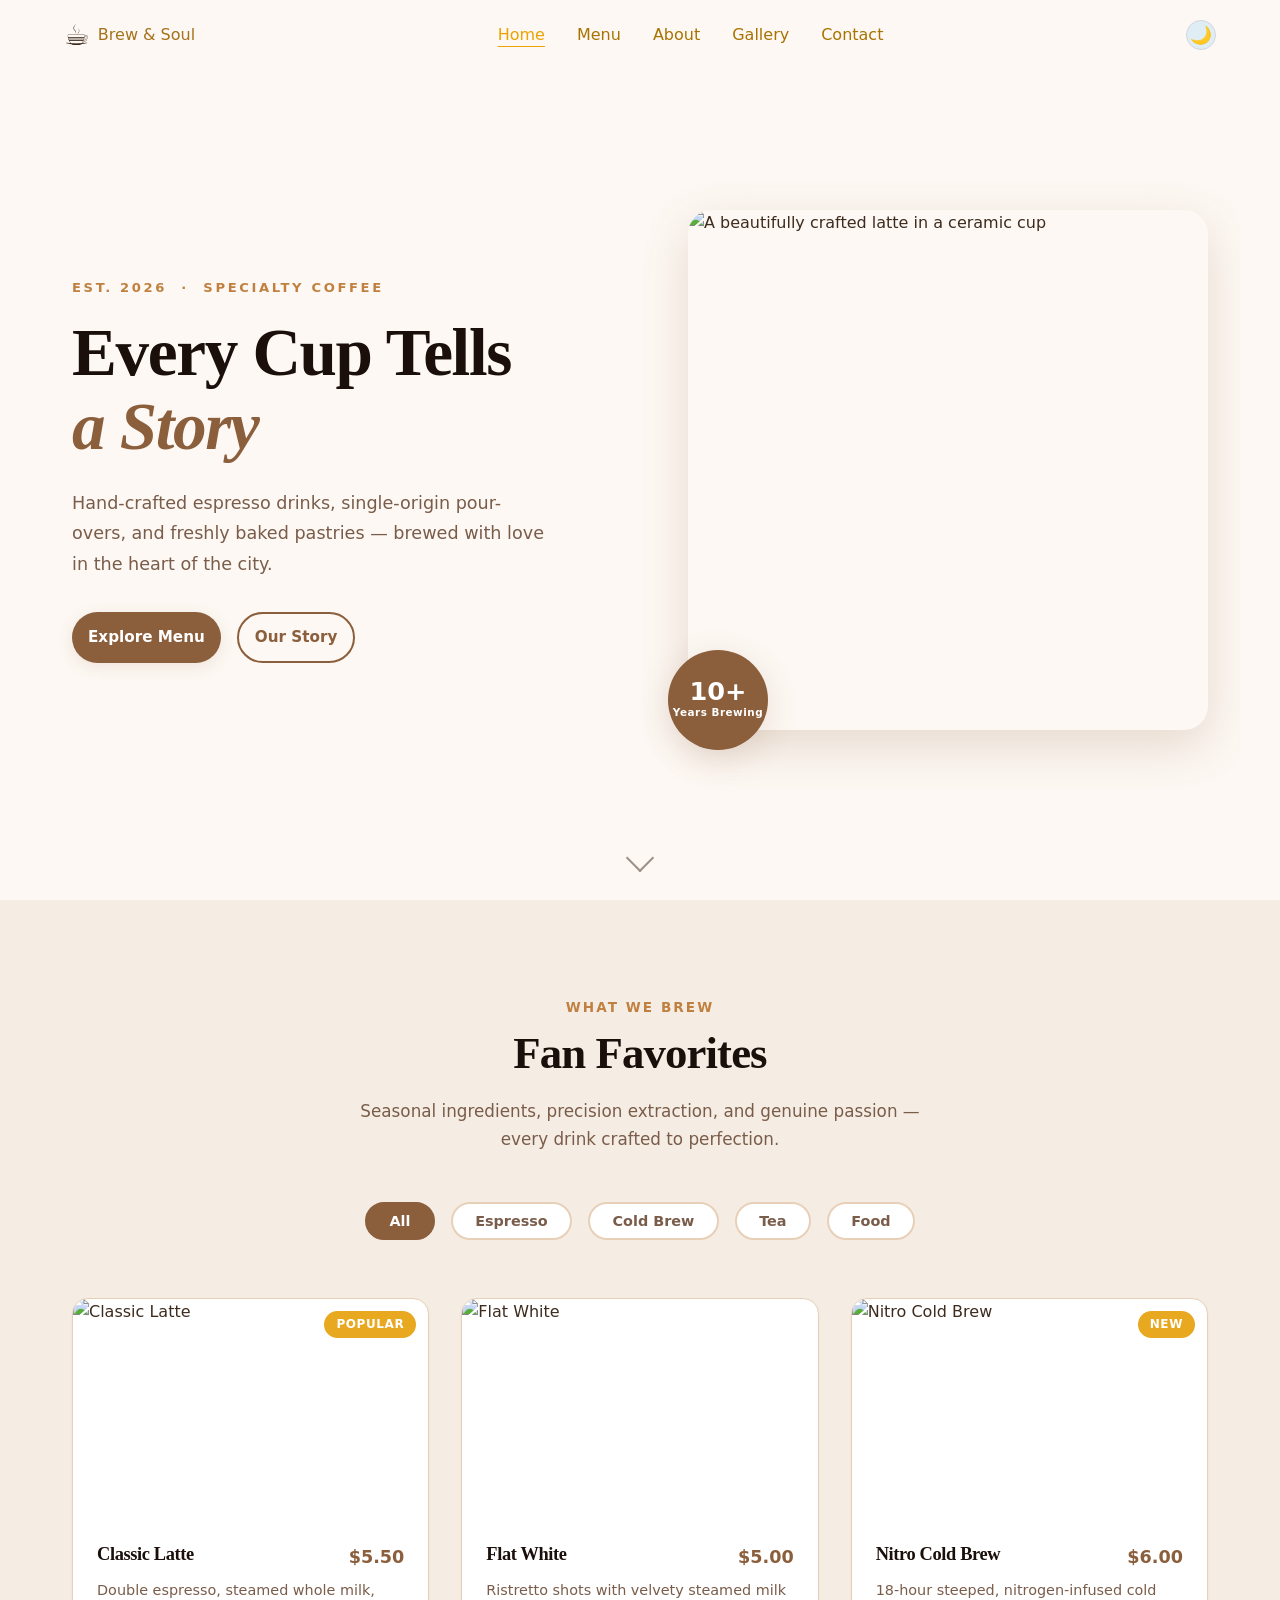
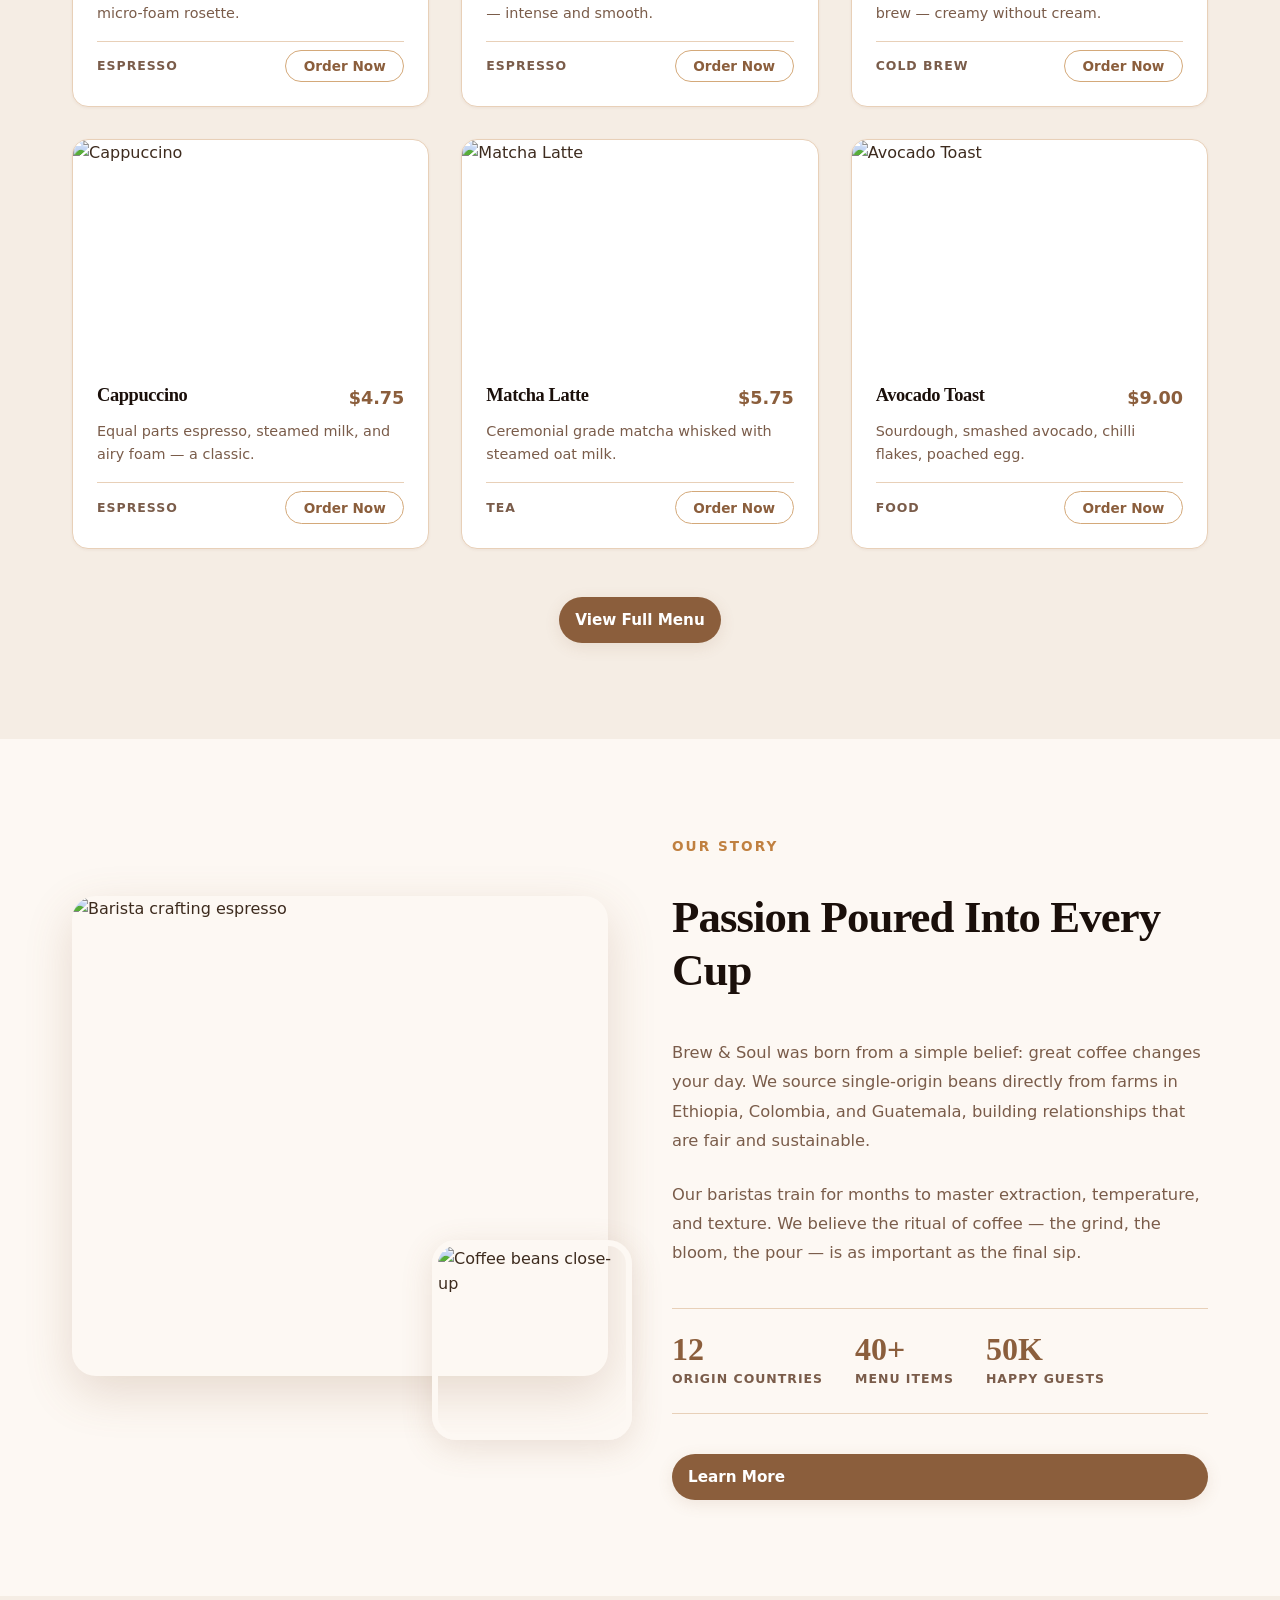
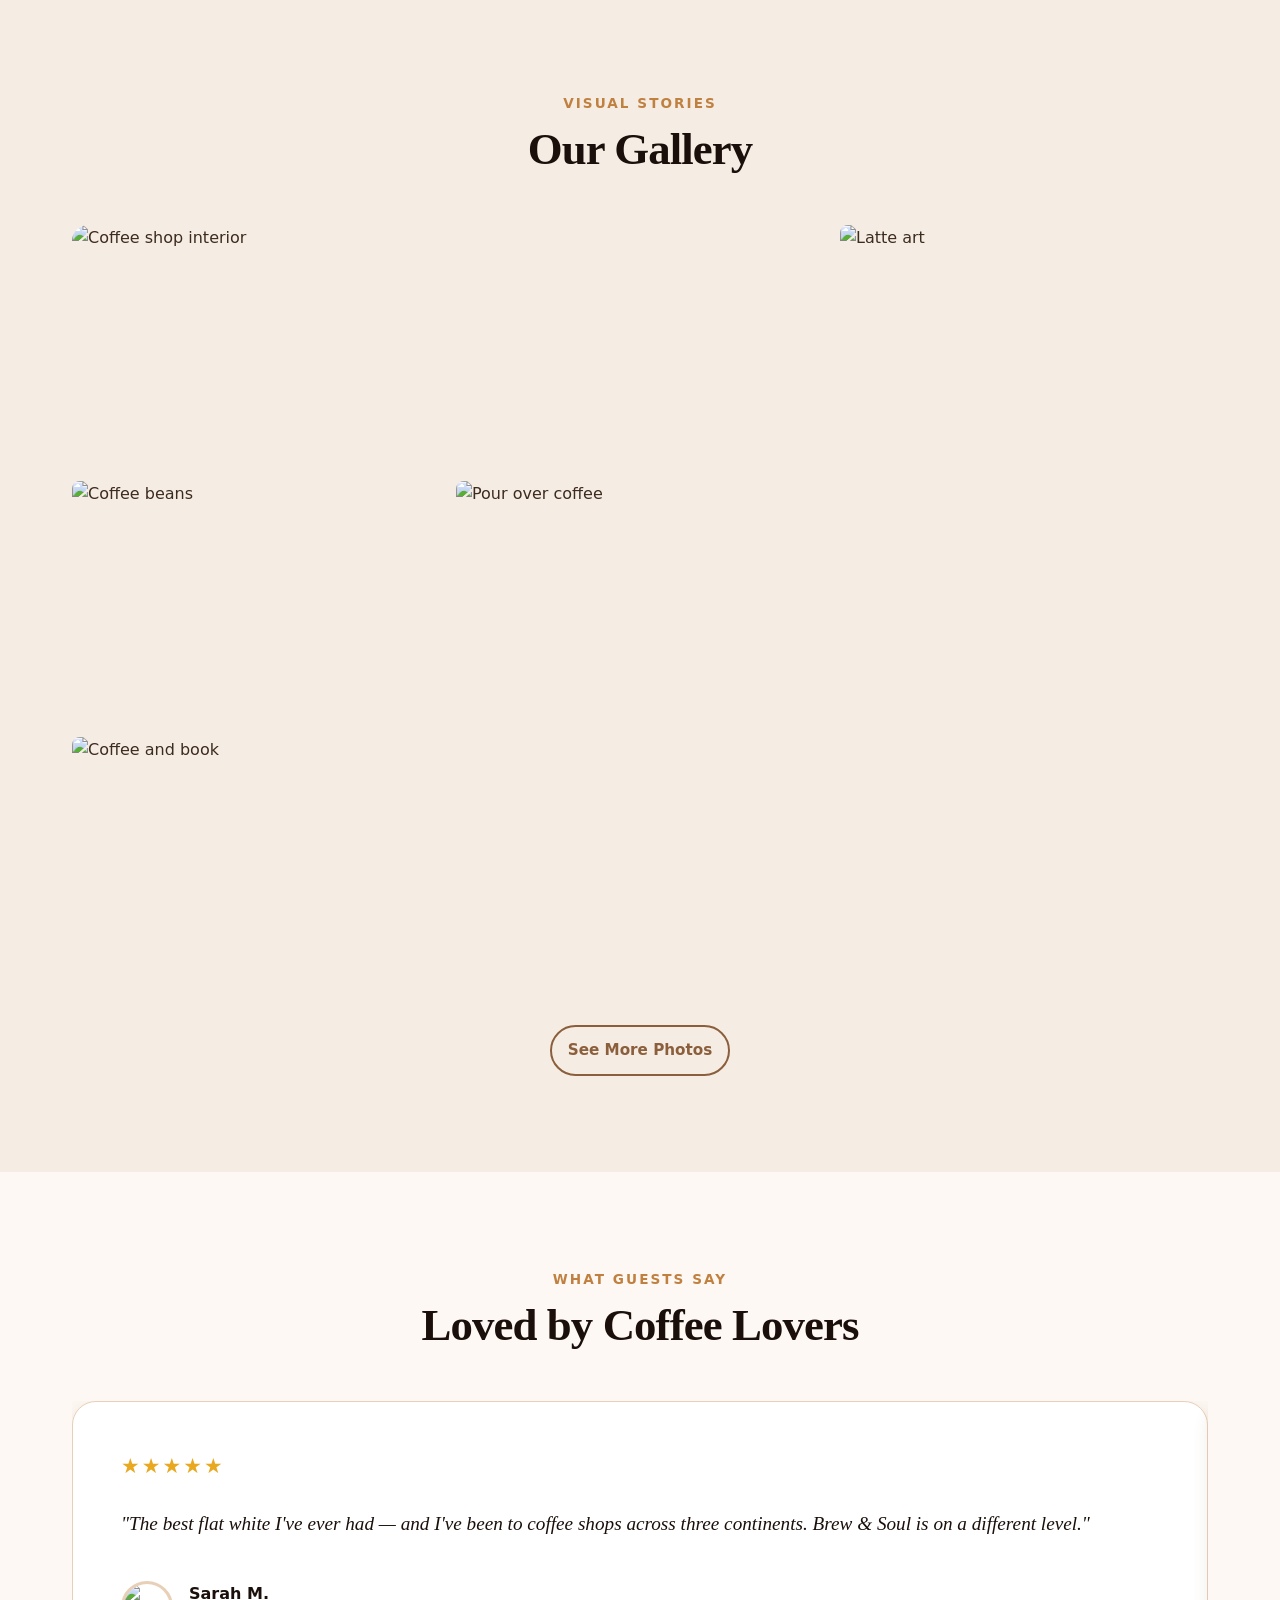
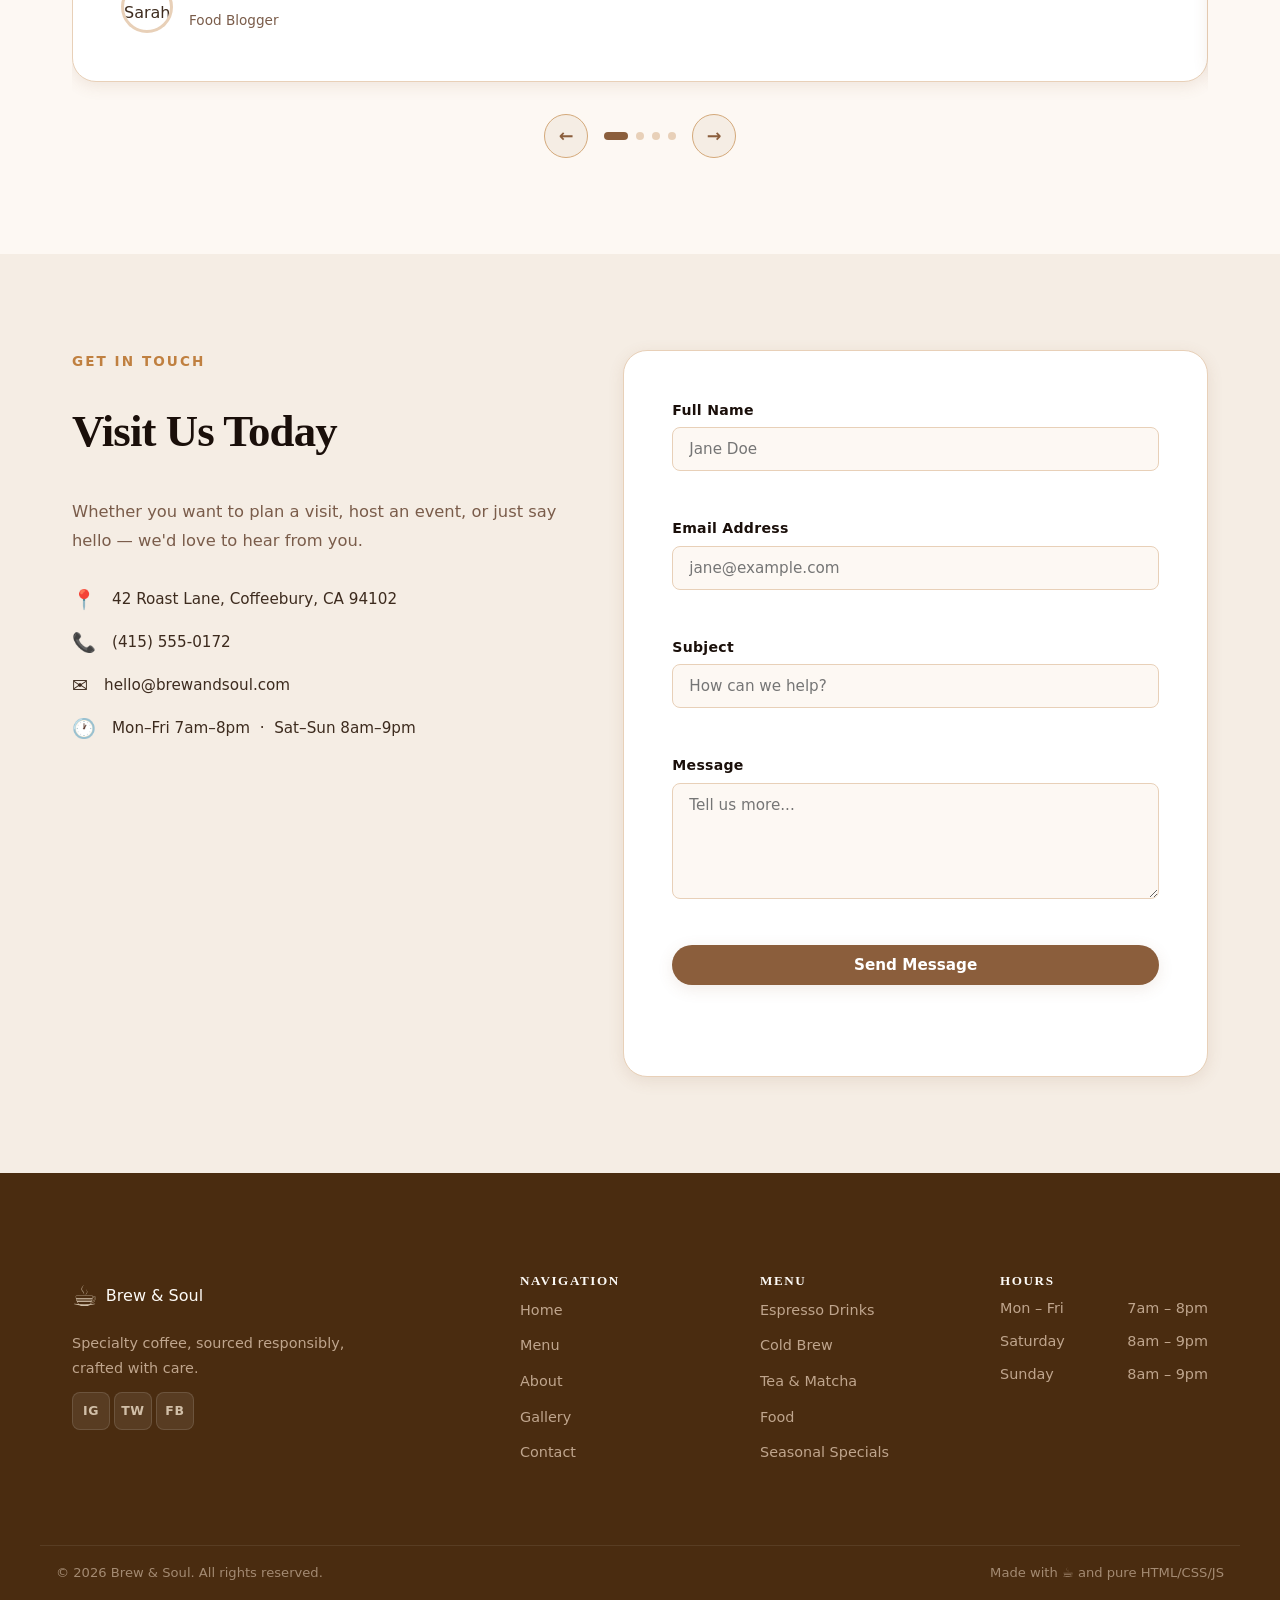
==== commit 5abdef10: "nik you" ====
--- a/index.html
+++ b/index.html
@@ -510,7 +510,6 @@
   <!-- JavaScript Files -->
   <script src="js/darkmode.js"></script>
   <script src="js/navbar.js"></script>
-  <script src="js/scroll.js"></script>
   <script src="js/animation.js"></script>
   <script src="js/form-validation.js"></script>
   <script src="js/main.js"></script>
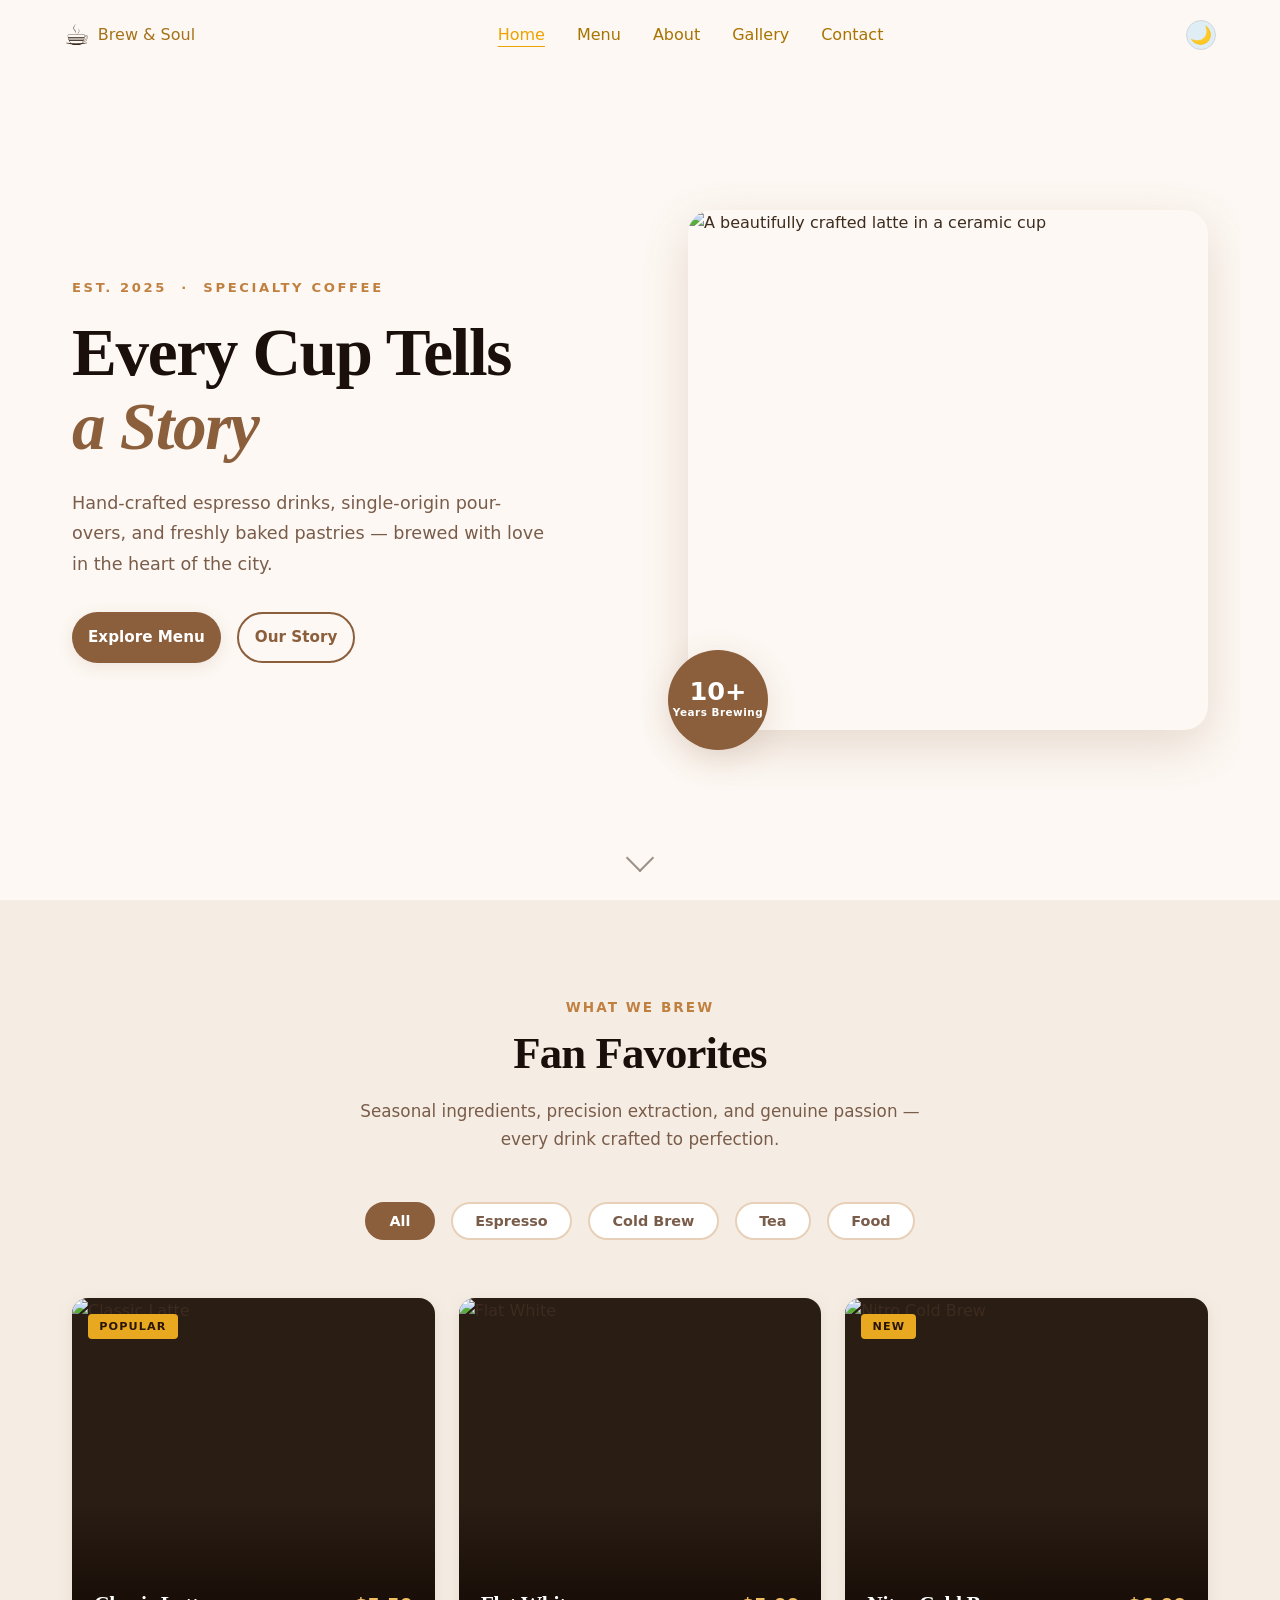
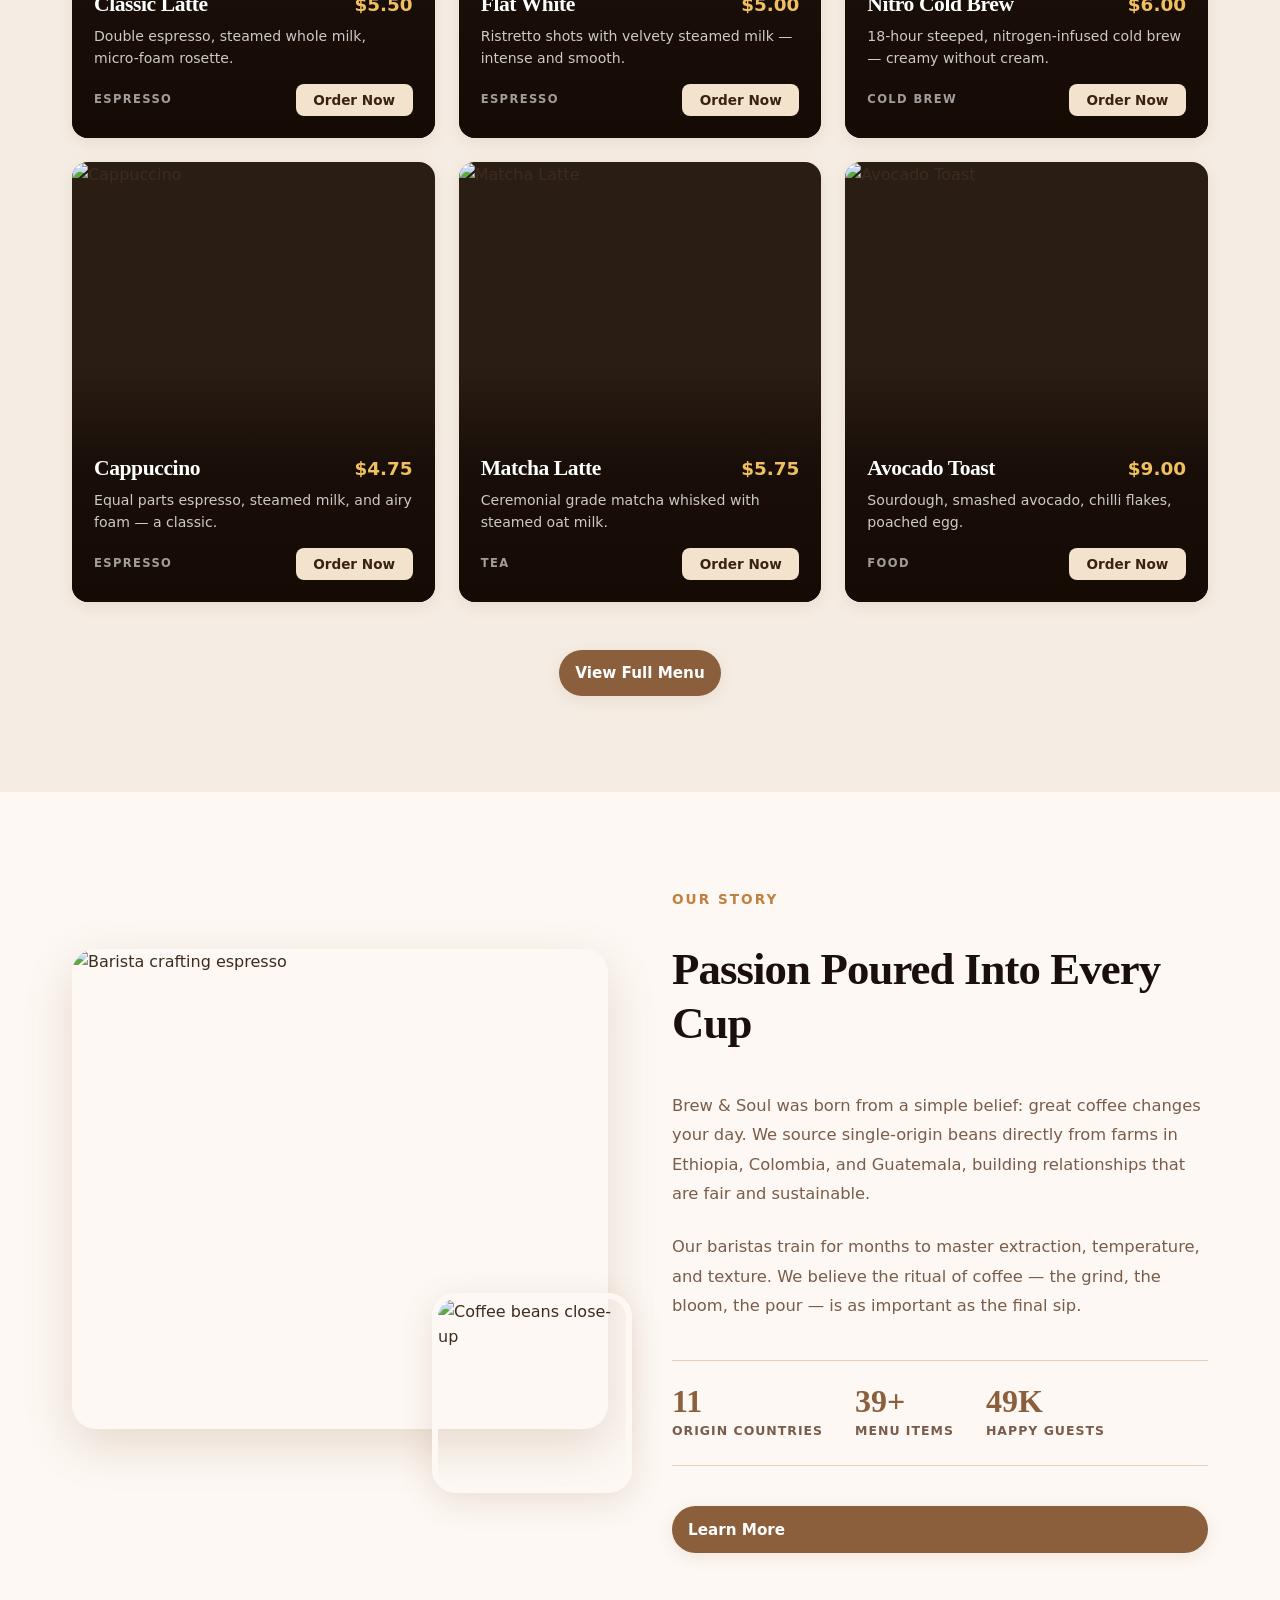
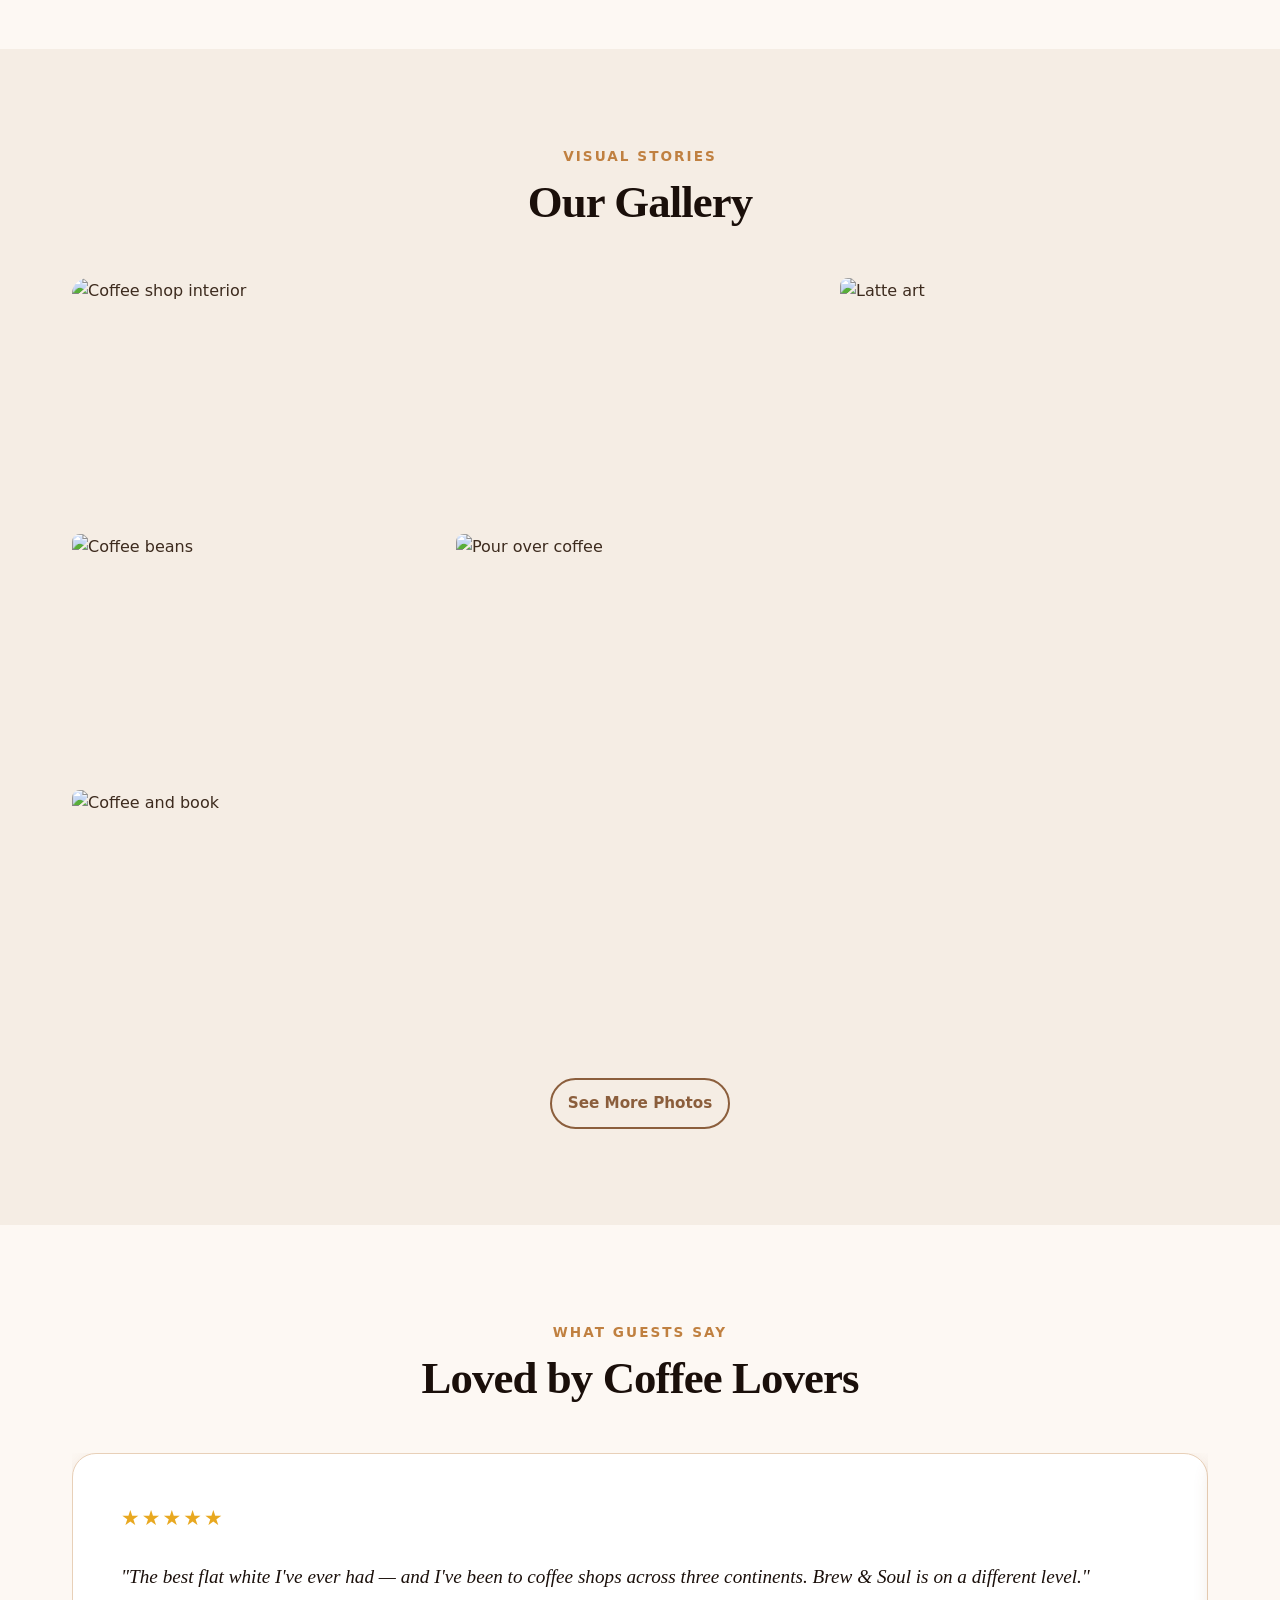
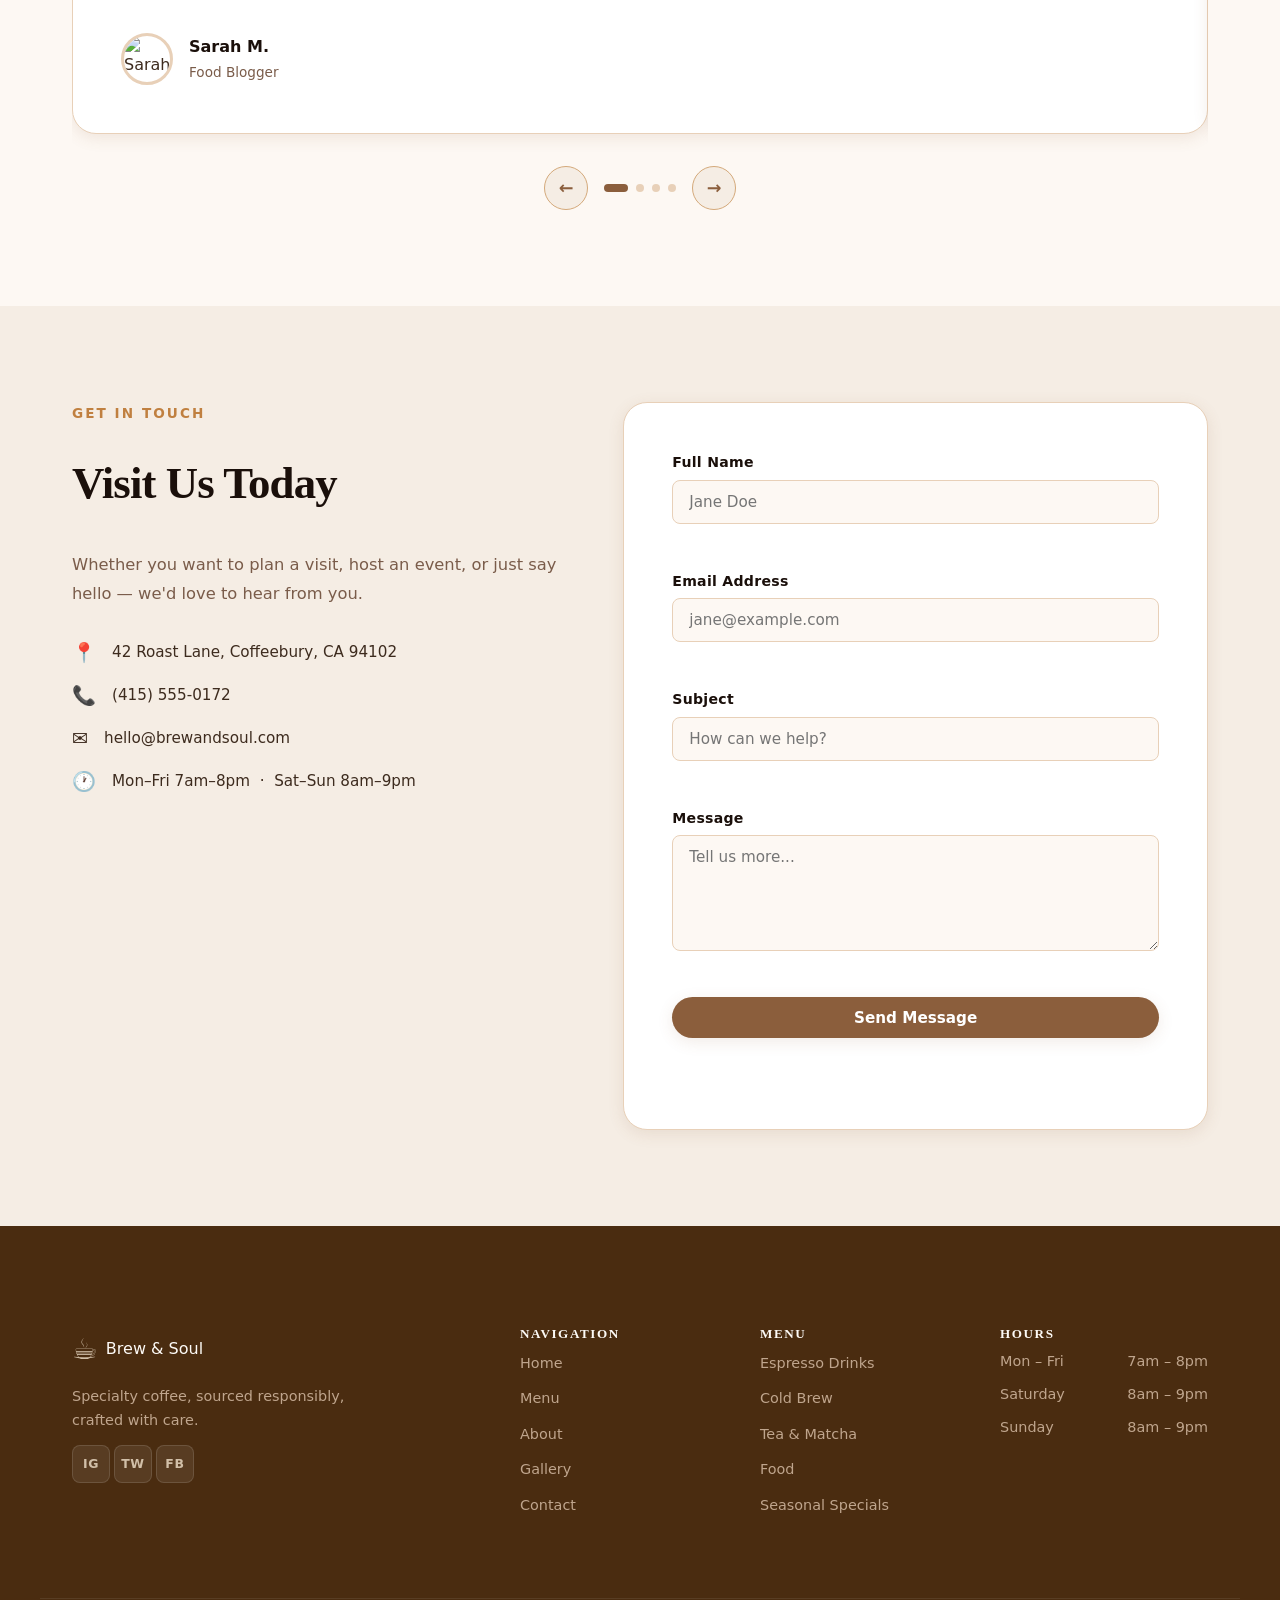
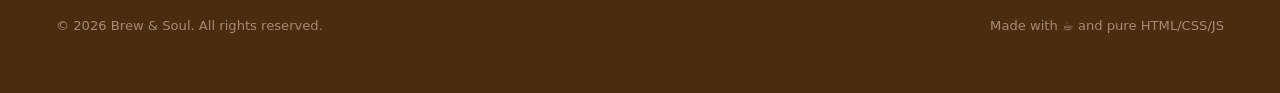
==== commit 59583428: "Redesign menu cards and add README" ====
--- a/index.html
+++ b/index.html
@@ -20,7 +20,7 @@
 </head>
 <body>
 
-  <!-- ========== NAVBAR ========== -->
+  <!-- NAVBAR -->
   <nav class="navbar" id="navbar">
     <div class="nav-container">
 
@@ -56,10 +56,10 @@
     </div>
   </nav>
 
-  <!-- ========== HERO SECTION ========== -->
+  <!-- HERO SECTION -->
   <section class="hero" id="hero">
     <div class="hero-content reveal">
-      <p class="hero-tagline">Est. 2026 &nbsp;·&nbsp; Specialty Coffee</p>
+      <p class="hero-tagline">Est. 2025 &nbsp;·&nbsp; Specialty Coffee</p>
       <h1 class="hero-title">
         Every Cup Tells<br />
         <span class="hero-accent">a Story</span>
@@ -92,7 +92,7 @@
     </a>
   </section>
 
-  <!-- ========== FEATURED MENU ========== -->
+  <!-- FEATURED MENU -->
   <section class="menu-section" id="menu">
     <div class="container">
       <div class="section-header reveal">
@@ -229,7 +229,7 @@
     </div>
   </section>
 
-  <!-- ========== ABOUT SECTION ========== -->
+  <!-- ABOUT SECTION -->
   <section class="about-section" id="about">
     <div class="container about-grid">
       <div class="about-images reveal">
@@ -276,7 +276,7 @@
     </div>
   </section>
 
-  <!-- ========== GALLERY SECTION ========== -->
+  <!-- GALLERY SECTION -->
   <section class="gallery-section" id="gallery">
     <div class="container">
       <div class="section-header reveal">
@@ -311,7 +311,7 @@
     </div>
   </section>
 
-  <!-- ========== TESTIMONIALS ========== -->
+  <!-- TESTIMONIALS -->
   <section class="testimonial-section" id="testimonials">
     <div class="container">
       <div class="section-header reveal">
@@ -393,7 +393,7 @@
     </div>
   </section>
 
-  <!-- ========== CONTACT SECTION ========== -->
+  <!--  CONTACT SECTION  -->
   <section class="contact-section" id="contact">
     <div class="container contact-grid">
       <div class="contact-info reveal">
--- a/css/about.css
+++ b/css/about.css
@@ -1,18 +1,19 @@
+
 /* about.css — About Section */
 .about-section {
-  padding: var(--space-7) 0;      /* padding: 96px 0; */
+  padding: var(--space-7) 0;       /* padding: 96px 0; */
   background-color: var(--bg-page); /* background: #fdf8f3 (Light) / #1a120c (Dark) */
 }
 
-/* ---- Two-column grid layout ---- */
+/* Two-column grid layout */
 .about-grid {
   display: grid;
-  grid-template-columns: 1fr 1fr; /* បែងចែកជា ២ ជួរស្មើគ្នា */
-  align-items: center;            /* ដាក់ធាតុឱ្យនៅចំកណ្តាលតាមបញ្ឈរ */
-  gap: var(--space-6);            /* gap: 64px; */
+  grid-template-columns: 1fr 1fr; /* Divide into two equal columns */
+  align-items: center;             /* Vertically center the elements */
+  gap: var(--space-6);             /* gap: 64px; */
 }
 
-/* ---- Stacked Image Composition ---- */
+/*  Stacked Image Composition  */
 .about-images {
   position: relative;
   padding-bottom: var(--space-6); /* padding-bottom: 64px; */
@@ -23,43 +24,43 @@
   height: 480px;
   object-fit: cover;
   border-radius: var(--radius-xl); /* border-radius: 24px; */
-  box-shadow: var(--shadow-xl);    /* ស្រមោលធំខ្លាំង */
+  box-shadow: var(--shadow-xl);    /* Extra-large shadow */
 }
 
 /* Small overlapping secondary image */
 .about-img-secondary {
-  position: absolute;             /* ដាក់រូបត្រួតលើរូបធំ */
+  position: absolute;              /* Position the image overlapping the main image */
   bottom: 0;
-  right: -24px;                   /* យោងចេញក្រៅ 24px */
+  right: -24px;                    /* Extend 24px beyond the right edge */
   width: 200px;
   height: 200px;
   object-fit: cover;
   border-radius: var(--radius-xl); /* border-radius: 24px; */
-  border: 6px solid var(--bg-page); /* បន្ទាត់ជុំវិញពណ៌ដូចផ្ទៃ Background */
-  box-shadow: var(--shadow-lg);    /* ស្រមោលធំ */
+  border: 6px solid var(--bg-page); /* Border matching the background color */
+  box-shadow: var(--shadow-lg);    /* Large shadow */
 }
 
-/* ---- Content Side ---- */
+/*  Content Side  */
 .about-content {
   display: flex;
   flex-direction: column;
-  gap: var(--space-3);            /* gap: 24px; */
+  gap: var(--space-3);             /* gap: 24px; */
 }
 
 .about-text {
-  color: var(--text-muted);       /* color: #7a5c4a (Light) / #a07860 (Dark) */
+  color: var(--text-muted);        /* color: #7a5c4a (Light) / #a07860 (Dark) */
   font-size: 1.02rem;
   line-height: 1.8;
 }
 
-/* ---- Stats Row ---- */
+/*  Stats Row  */
 .about-stats {
   display: flex;
-  gap: var(--space-4);            /* gap: 32px; */
-  margin: var(--space-2) 0;       /* margin: 16px 0; */
-  padding: var(--space-3) 0;      /* padding: 24px 0; */
-  border-top: 1px solid var(--border-color);    /* គូសបន្ទាត់ខាងលើ */
-  border-bottom: 1px solid var(--border-color); /* គូសបន្ទាត់ខាងក្រោម */
+  gap: var(--space-4);             /* gap: 32px; */
+  margin: var(--space-2) 0;        /* margin: 16px 0; */
+  padding: var(--space-3) 0;       /* padding: 24px 0; */
+  border-top: 1px solid var(--border-color);    /* Add a top border */
+  border-bottom: 1px solid var(--border-color); /* Add a bottom border */
 }
 
 .stat {
@@ -70,16 +71,16 @@
 
 .stat-number {
   font-family: var(--font-serif);
-  font-size: 2rem;                /* ទំហំ: 32px */
+  font-size: 2rem;                 /* Font size: 32px */
   font-weight: 700;
-  color: var(--clr-primary-500);  /* color: #8b5e3c; */
+  color: var(--clr-primary-500);   /* color: #8b5e3c; */
   line-height: 1;
 }
 
 .stat-label {
-  font-size: 0.78rem;             /* ទំហំ: 12.48px */
+  font-size: 0.78rem;              /* Font size: 12.48px */
   font-weight: 600;
-  letter-spacing: 0.08em;         /* គម្លាតអក្សរ */
-  text-transform: uppercase;      /* អក្សរធំទាំងអស់ */
-  color: var(--text-muted);       /* color: #7a5c4a (Light) / #a07860 (Dark) */
-}+  letter-spacing: 0.08em;          /* Spacing between letters */
+  text-transform: uppercase;       /* Convert all letters to uppercase */
+  color: var(--text-muted);        /* color: #7a5c4a (Light) / #a07860 (Dark) */
+}
--- a/css/contact.css
+++ b/css/contact.css
@@ -1,15 +1,15 @@
 
 /* contact.css — Contact Section & Form */
 .contact-section {
-  padding: var(--space-7) 0;      /* padding: 96px 0; */
-  background-color: var(--bg-section-alt); /* ពណ៌ផ្ទៃខាងក្រោយផ្នែកនេះ */
+  padding: var(--space-7) 0;       /* padding: 96px 0; */
+  background-color: var(--bg-section-alt); /* Background color for this section */
 }
 
 /* ---- Two-column grid ---- */
 .contact-grid {
   display: grid;
-  grid-template-columns: 1fr 1.2fr; /* បែងចែកជួរ៖ ឆ្វេងតូចជាងស្តាំបន្តិច */
-  gap: var(--space-6);            /* gap: 64px; */
+  grid-template-columns: 1fr 1.2fr; /* Divide columns: left is slightly narrower than right */
+  gap: var(--space-6);              /* gap: 64px; */
   align-items: start;
 }
 
@@ -17,11 +17,11 @@
 .contact-info {
   display: flex;
   flex-direction: column;
-  gap: var(--space-3);            /* gap: 24px; */
+  gap: var(--space-3);              /* gap: 24px; */
 }
 
 .contact-desc {
-  color: var(--text-muted);       /* color: #7a5c4a (Light) / #a07860 (Dark) */
+  color: var(--text-muted);         /* color: #7a5c4a (Light) / #a07860 (Dark) */
   font-size: 1.02rem;
   line-height: 1.75;
 }
@@ -30,14 +30,14 @@
   list-style: none;
   display: flex;
   flex-direction: column;
-  gap: var(--space-2);            /* gap: 16px; */
-  margin-top: var(--space-1);     /* margin-top: 8px; */
+  gap: var(--space-2);              /* gap: 16px; */
+  margin-top: var(--space-1);       /* margin-top: 8px; */
 }
 
 .contact-details li {
   display: flex;
   align-items: flex-start;
-  gap: var(--space-2);            /* gap: 16px; */
+  gap: var(--space-2);              /* gap: 16px; */
   font-size: 0.95rem;
   color: var(--text-body);
   line-height: 1.6;
@@ -46,26 +46,26 @@
 .contact-icon {
   font-size: 1.2rem;
   line-height: 1.4;
-  flex-shrink: 0;                 /* ការពារ icon មិនឱ្យកន្ត្រាក់ពេលអក្សរច្រើន */
+  flex-shrink: 0;                   /* Prevent the icon from shrinking when the text is long */
 }
 
 /* ---- Contact Form ---- */
 .contact-form {
-  background-color: var(--bg-card); /* ពណ៌កាតស (White/Dark Brown) */
+  background-color: var(--bg-card); /* Card background color (White/Dark Brown) */
   border: 1px solid var(--border-color);
-  border-radius: var(--radius-xl);   /* border-radius: 24px; */
-  padding: var(--space-5);           /* padding: 48px; */
-  box-shadow: var(--shadow-md);      /* ស្រមោលមធ្យម */
+  border-radius: var(--radius-xl);  /* border-radius: 24px; */
+  padding: var(--space-5);          /* padding: 48px; */
+  box-shadow: var(--shadow-md);     /* Medium shadow */
   display: flex;
   flex-direction: column;
-  gap: var(--space-3);               /* gap: 24px; */
+  gap: var(--space-3);              /* gap: 24px; */
 }
 
 /* ---- Form Group ---- */
 .form-group {
   display: flex;
   flex-direction: column;
-  gap: 6px;                          /* គម្លាតរវាង Label និង Input */
+  gap: 6px;                         /* Spacing between the label and input */
 }
 
 .form-group label {
@@ -78,9 +78,9 @@
 /* Shared input / textarea styles */
 .form-group input,
 .form-group textarea {
-  padding: 0.75rem 1rem;             /* 12px 16px */
+  padding: 0.75rem 1rem;            /* 12px 16px */
   border: 1.5px solid var(--border-color);
-  border-radius: var(--radius-md);    /* border-radius: 8px; */
+  border-radius: var(--radius-md);  /* border-radius: 8px; */
   background-color: var(--bg-page);
   color: var(--text-body);
   font-family: var(--font-sans);
@@ -92,21 +92,21 @@
 
 .form-group input:focus,
 .form-group textarea:focus {
-  border-color: var(--clr-primary-400); /* ពណ៌ពេលចុចសរសេរ */
-  box-shadow: 0 0 0 3px rgba(139, 94, 60, 0.15); /* ស្រមោលតូចពេល Focus */
+  border-color: var(--clr-primary-400); /* Border color when the field is focused */
+  box-shadow: 0 0 0 3px rgba(139, 94, 60, 0.15); /* Subtle shadow when focused */
 }
 
 /* Error state — applied by form-validation.js */
 .form-group input.error,
 .form-group textarea.error {
-  border-color: var(--clr-error);    /* ប្តូរពណ៌បន្ទាត់ទៅក្រហមពេល Error */
+  border-color: var(--clr-error);   /* Change the border color to red when an error occurs */
   box-shadow: 0 0 0 3px rgba(185, 28, 28, 0.1);
 }
 
 /* ---- Validation Messages ---- */
 .form-error {
   font-size: 0.82rem;
-  color: var(--clr-error);           /* ពណ៌ក្រហម (Error color) */
+  color: var(--clr-error);          /* Red color for error messages */
   font-weight: 500;
   min-height: 1rem;
   display: block;
@@ -115,9 +115,9 @@
 /* Success message shown after submission */
 .form-success {
   text-align: center;
-  color: var(--clr-success);         /* ពណ៌បៃតង (Success color) */
+  color: var(--clr-success);        /* Green color for success messages */
   font-weight: 600;
   font-size: 0.95rem;
   min-height: 1.2rem;
   padding: var(--space-1);           /* padding: 8px; */
-}+}
--- a/css/footer.css
+++ b/css/footer.css
@@ -1,44 +1,41 @@
-
-/* footer.css — Site Footer (Standardized) */
+/* footer.css — Site Footer */
 .footer {
   background-color: #4a2c10;
-  color: #d1bfa8;        
-  padding-top: 100px;    
+  color: #d1bfa8;
+  padding-top: 100px;
   padding-bottom: 40px;
 }
 
-/* Override the nav-logo text color inside dark footer */
-.footer .logo-text {
-  color: #fdfaf6;          
-}
+/* Logo text color inside the dark footer */
+.footer .logo-text { color: #fdfaf6; }
 
-/* ---- Footer Main Grid ---- */
+/* ---- Main grid ---- */
 .footer-grid {
   display: grid;
   grid-template-columns: 2fr 1fr 1fr 1fr;
-  gap: 32px;               
-  padding-bottom: 80px;     
+  gap: 32px;
+  padding-bottom: 80px;
 }
 
-/* ---- Brand Column ---- */
+/* ---- Brand column ---- */
 .footer-brand {
   display: flex;
   flex-direction: column;
-  gap: 8px;                 
+  gap: 8px;
 }
 
 .footer-tagline {
   font-size: 0.9rem;
-  color: #bfa58d;           
+  color: #bfa58d;
   line-height: 1.7;
-  margin-top: 4px;      
+  margin-top: 4px;
 }
 
-/* ---- Social Links ---- */
+/* ---- Social links ---- */
 .social-links {
   display: flex;
-  gap: 4px;                 
-  margin-top: 4px;          
+  gap: 4px;
+  margin-top: 4px;
 }
 
 .social-link {
@@ -47,14 +44,14 @@
   justify-content: center;
   width: 38px;
   height: 38px;
-  border-radius: 8px;      
+  border-radius: 8px;
   background-color: rgba(255, 255, 255, 0.08);
   border: 1px solid rgba(255, 255, 255, 0.12);
   font-size: 0.78rem;
   font-weight: 700;
   letter-spacing: 0.05em;
   color: #d1bfa8;
-  transition: background-color 0.2s, color 0.2s; 
+  transition: background-color 0.2s, color 0.2s;
 }
 
 .social-link:hover {
@@ -63,14 +60,14 @@
   border-color: #8c5a2a;
 }
 
-/* ---- Footer Columns ---- */
+/* ---- Link columns ---- */
 .footer-col h4 {
   font-size: 0.82rem;
   font-weight: 700;
   letter-spacing: 0.12em;
   text-transform: uppercase;
-  color: #fdfaf6;          
-  margin-bottom: 8px;      
+  color: #fdfaf6;
+  margin-bottom: 8px;
 }
 
 .footer-col ul {
@@ -82,7 +79,7 @@
 
 .footer-col ul a {
   font-size: 0.9rem;
-  color: #bfa58d;         
+  color: #bfa58d;
   transition: color 0.2s, padding-left 0.2s;
   text-decoration: none;
 }
@@ -92,7 +89,7 @@
   padding-left: 4px;
 }
 
-/* ---- Hours List ---- */
+/* ---- Hours ---- */
 .hours-list {
   list-style: none;
   display: flex;
@@ -103,26 +100,26 @@
 .hours-list li {
   display: flex;
   justify-content: space-between;
-  gap: 8px;                
+  gap: 8px;
   font-size: 0.9rem;
   color: #bfa58d;
 }
 
-/* ---- Footer Bottom Bar ---- */
+/* ---- Bottom bar ---- */
 .footer-bottom {
   border-top: 1px solid rgba(255, 255, 255, 0.08);
-  padding: 16px 0;          
+  padding: 16px 0;
   display: flex;
   align-items: center;
   justify-content: space-between;
   flex-wrap: wrap;
-  gap: 8px;                 
-  max-width: 1200px;        
+  gap: 8px;
+  max-width: 1200px;
   margin-inline: auto;
-  padding-inline: 16px;     
+  padding-inline: 16px;
 }
 
 .footer-bottom p {
   font-size: 0.82rem;
-  color: #a38a72;           
+  color: #a38a72;
 }
--- a/css/gallery.css
+++ b/css/gallery.css
@@ -1,13 +1,10 @@
-/* ==========================================================
-   gallery.css — Gallery Section
-   ========================================================== */
-
+/* gallery.css — Gallery Section */
 .gallery-section {
   padding: var(--space-7) 0;
   background-color: var(--bg-section-alt);
 }
 
-/* ---- Mosaic Grid ---- */
+/* ---- Mosaic grid ---- */
 .gallery-grid {
   display: grid;
   grid-template-columns: repeat(3, 1fr);
@@ -18,11 +15,9 @@
 }
 
 /* Wide item spans 2 columns */
-.gallery-item.gi-wide {
-  grid-column: span 2;
-}
+.gallery-item.gi-wide { grid-column: span 2; }
 
-/* ---- Individual Gallery Item ---- */
+/* ---- Item ---- */
 .gallery-item {
   position: relative;
   overflow: hidden;
@@ -34,34 +29,24 @@
   width: 100%;
   height: 100%;
   object-fit: cover;
-  /* Zoom effect on hover */
-  transition: transform 0.6s ease;
+  transition: transform 0.6s ease;   /* zoom on hover */
 }
 
-.gallery-item:hover img {
-  transform: scale(1.1);
-}
+.gallery-item:hover img { transform: scale(1.1); }
 
-/* ---- Hover Overlay ---- */
+/* ---- Hover overlay ---- */
 .gallery-overlay {
   position: absolute;
   inset: 0;
-  background: linear-gradient(
-    to top,
-    rgba(74, 44, 16, 0.75) 0%,
-    transparent 60%
-  );
+  background: linear-gradient(to top, rgba(74, 44, 16, 0.75) 0%, transparent 60%);
   display: flex;
   align-items: flex-end;
   padding: var(--space-2);
-  /* Hidden by default, shown on hover */
-  opacity: 0;
+  opacity: 0;                         /* hidden until hover */
   transition: opacity var(--transition-base);
 }
 
-.gallery-item:hover .gallery-overlay {
-  opacity: 1;
-}
+.gallery-item:hover .gallery-overlay { opacity: 1; }
 
 .gallery-overlay span {
   font-size: 0.9rem;
@@ -71,8 +56,8 @@
   color: #fff;
 }
 
-/* ---- Gallery Page CTA ---- */
+/* ---- CTA ---- */
 .gallery-cta {
   text-align: center;
   margin-top: var(--space-5);
-}
+}
--- a/css/global.css
+++ b/css/global.css
@@ -1,3 +1,4 @@
+
 /* global.css — CSS Custom Properties, Reset, Base Styles */
 
 /* ---- 1. Color System (Light Theme) ---- */
@@ -7,7 +8,7 @@
   --clr-primary-200: #e8d0b8;
   --clr-primary-300: #d4a97a;
   --clr-primary-400: #c08040;
-  --clr-primary-500: #8b5e3c;   /* ពណ៌មេ (Main Brand Color) */
+  --clr-primary-500: #8b5e3c;   /* Main brand color */
   --clr-primary-600: #6b4423;
   --clr-primary-700: #4a2c10;
 
@@ -39,18 +40,18 @@
   --clr-neutral-800: #262626;
   --clr-neutral-900: #171717;
 
-  /* Semantic aliases (អថេរសម្រាប់ប្តូរ Theme) */
-  --bg-page:        #fdf8f3;    /* ផ្ទៃខាងក្រោយទំព័រ */
-  --bg-section-alt: #f5ede4;    /* ផ្ទៃផ្នែកជំនួស */
-  --bg-card:        #ffffff;    /* ផ្ទៃរបស់កាត */
-  --bg-navbar:      rgba(253, 248, 243, 0.95); /* ផ្ទៃ Navbar */
-
-  --text-heading:   #1a0f0a;    /* ពណ៌ចំណងជើង */
-  --text-body:      #3d2b1e;    /* ពណ៌អត្ថបទធម្មតា */
-  --text-muted:     #7a5c4a;    /* ពណ៌អក្សរស្រាល */
-  --text-inverse:   #fdf8f3;    /* ពណ៌អក្សរផ្ទុយ */
-
-  --border-color:   #e8d0b8;    /* ពណ៌បន្ទាត់ព្រំដែន */
+  /* Semantic aliases (variables for switching themes) */
+  --bg-page:        #fdf8f3;    /* Page background */
+  --bg-section-alt: #f5ede4;    /* Alternate section background */
+  --bg-card:        #ffffff;    /* Card background */
+  --bg-navbar:      rgba(253, 248, 243, 0.95); /* Navbar background */
+
+  --text-heading:   #1a0f0a;    /* Heading text color */
+  --text-body:      #3d2b1e;    /* Body text color */
+  --text-muted:     #7a5c4a;    /* Muted text color */
+  --text-inverse:   #fdf8f3;    /* Inverse text color */
+
+  --border-color:   #e8d0b8;    /* Border color */
   --shadow-sm:      0 1px 3px rgba(139, 94, 60, 0.08);   /* box-shadow: 0 1px 3px ... */
   --shadow-md:      0 4px 16px rgba(139, 94, 60, 0.12);  /* box-shadow: 0 4px 16px ... */
   --shadow-lg:      0 8px 32px rgba(139, 94, 60, 0.16);  /* box-shadow: 0 8px 32px ... */
@@ -61,16 +62,16 @@
   --font-sans:     "Segoe UI", system-ui, -apple-system, sans-serif;
   --font-mono:     "Courier New", Courier, monospace;
 
-  /* Spacing — 8px grid (ប្រព័ន្ធគម្លាត) */
-  --space-1:  0.5rem;   /* ស្មើនឹង: 8px */
-  --space-2:  1rem;     /* ស្មើនឹង: 16px */
-  --space-3:  1.5rem;   /* ស្មើនឹង: 24px */
-  --space-4:  2rem;     /* ស្មើនឹង: 32px */
-  --space-5:  3rem;     /* ស្មើនឹង: 48px */
-  --space-6:  4rem;     /* ស្មើនឹង: 64px */
-  --space-7:  6rem;     /* ស្មើនឹង: 96px */
-
-  /* Border radius (កម្រិតកាច់ជ្រុង) */
+  /* Spacing — 8px grid system */
+  --space-1:  0.5rem;   /* Equivalent to: 8px */
+  --space-2:  1rem;     /* Equivalent to: 16px */
+  --space-3:  1.5rem;   /* Equivalent to: 24px */
+  --space-4:  2rem;     /* Equivalent to: 32px */
+  --space-5:  3rem;     /* Equivalent to: 48px */
+  --space-6:  4rem;     /* Equivalent to: 64px */
+  --space-7:  6rem;     /* Equivalent to: 96px */
+
+  /* Border radius — corner rounding levels */
   --radius-sm:  4px;    /* border-radius: 4px; */
   --radius-md:  8px;    /* border-radius: 8px; */
   --radius-lg:  16px;   /* border-radius: 16px; */
@@ -111,14 +112,14 @@
 
 /* ---- 3. CSS Reset ---- */
 *, *::before, *::after {
-  box-sizing: border-box; /* រក្សាតម្លៃ width/height */
+  box-sizing: border-box; /* Keep width and height calculations consistent */
   margin: 0;
   padding: 0;
 }
 
 html {
-  scroll-behavior: smooth; /* រមូរទំព័រដោយរលូន */
-  scroll-padding-top: var(--navbar-h); /* ទីតាំង anchor ស្មើនឹង 72px */
+  scroll-behavior: smooth; /* Enable smooth scrolling */
+  scroll-padding-top: var(--navbar-h); /* Set anchor offset to 72px */
   font-size: 16px;
 }
 
@@ -132,10 +133,27 @@
   overflow-x: hidden;
 }
 
-img { display: block; max-width: 100%; height: auto; }
-a { color: inherit; text-decoration: none; }
-ul { list-style: none; }
-button { cursor: pointer; border: none; background: none; font-family: inherit; }
+img {
+  display: block;
+  max-width: 100%;
+  height: auto;
+}
+
+a {
+  color: inherit;
+  text-decoration: none;
+}
+
+ul {
+  list-style: none;
+}
+
+button {
+  cursor: pointer;
+  border: none;
+  background: none;
+  font-family: inherit;
+}
 
 /* ---- 4. Typography Scale ---- */
 h1, h2, h3, h4, h5, h6 {
@@ -145,7 +163,7 @@
   letter-spacing: -0.02em;
 }
 
-/* ប្រើ clamp ដើម្បីឱ្យអក្សររីកតូច-ធំ តាមអេក្រង់ដោយស្វ័យប្រវត្តិ */
+/* Use clamp() to automatically scale font sizes based on screen size */
 h1 { font-size: clamp(2.2rem, 5vw, 3.8rem); font-weight: 700; }
 h2 { font-size: clamp(1.8rem, 3.5vw, 2.8rem); font-weight: 700; }
 h3 { font-size: clamp(1.2rem, 2vw, 1.5rem); font-weight: 600; }
@@ -156,7 +174,7 @@
 /* ---- 5. Reusable Layout Utility ---- */
 .container {
   max-width: var(--container-max); /* max-width: 1200px; */
-  margin-inline: auto;             /* margin-left/right: auto; (ដាក់កណ្តាល) */
+  margin-inline: auto;             /* margin-left/right: auto; (center the container) */
   padding-inline: var(--space-4);  /* padding-left/right: 32px; */
 }
 
@@ -177,8 +195,15 @@
   margin-bottom: var(--space-1);   /* margin-bottom: 8px; */
 }
 
-.section-title { color: var(--text-heading); margin-bottom: var(--space-2); } /* margin-bottom: 16px; */
-.section-subtitle { color: var(--text-muted); font-size: 1.05rem; }
+.section-title {
+  color: var(--text-heading);
+  margin-bottom: var(--space-2);
+} /* margin-bottom: 16px; */
+
+.section-subtitle {
+  color: var(--text-muted);
+  font-size: 1.05rem;
+}
 
 /* ---- 7. Shared Button Styles ---- */
 .btn {
@@ -199,12 +224,12 @@
 .btn-primary {
   background-color: var(--clr-primary-500); /* background-color: #8b5e3c; */
   color: #fff;
-  box-shadow: var(--shadow-md);            /* box-shadow: 0 4px 16px ...; */
+  box-shadow: var(--shadow-md); /* box-shadow: 0 4px 16px ...; */
 }
 
 .btn-primary:hover {
   background-color: var(--clr-primary-600); /* background-color: #6b4423; */
-  box-shadow: var(--shadow-lg);             /* box-shadow: 0 8px 32px ...; */
+  box-shadow: var(--shadow-lg); /* box-shadow: 0 8px 32px ...; */
 }
 
 .btn-outline {
@@ -223,39 +248,59 @@
 /* ---- 8. Scroll Reveal Animations ---- */
 .reveal {
   opacity: 0;
-  transform: translateY(32px); /* កម្រិតចលនាចុះក្រោម 32px */
+  transform: translateY(32px); /* Move the element downward by 32px */
   transition: opacity 0.7s ease, transform 0.7s ease;
 }
 
-.reveal.reveal-right { transform: translateX(40px); } /* រំកិលទៅស្តាំ 40px */
-.reveal.visible { opacity: 1; transform: translate(0, 0); } /* បង្ហាញខ្លួននៅទីតាំងដើម */
+.reveal.reveal-right {
+  transform: translateX(40px);
+} /* Move the element 40px to the right */
+
+.reveal.visible {
+  opacity: 1;
+  transform: translate(0, 0);
+} /* Show the element in its original position */
 
 /* Stagger children inside a reveal container */
 .reveal-stagger > * {
   opacity: 0;
-  transform: translateY(24px); /* រំកិលចុះក្រោម 24px */
+  transform: translateY(24px); /* Move elements downward by 24px */
   transition: opacity 0.5s ease, transform 0.5s ease;
 }
 
-.reveal-stagger.visible > *:nth-child(1) { 
-  transition-delay: 0.1s; 
-}
-.reveal-stagger.visible > *:nth-child(2) { 
-  transition-delay: 0.2s; 
-}
-.reveal-stagger.visible > *:nth-child(3) { 
-  transition-delay: 0.3s; 
-}
-.reveal-stagger.visible > *:nth-child(4) { 
-  transition-delay: 0.4s; 
-}
-.reveal-stagger.visible > *:nth-child(5) { 
-  transition-delay: 0.5s; 
-}
-.reveal-stagger.visible > *:nth-child(6) { 
-  transition-delay: 0.6s; 
-}
-
-.reveal-stagger.visible > * { 
-  opacity: 1; transform: translateY(0); 
-}+.reveal-stagger.visible > *:nth-child(1) {
+  transition-delay: 0.1s;
+}
+
+.reveal-stagger.visible > *:nth-child(2) {
+  transition-delay: 0.2s;
+}
+
+.reveal-stagger.visible > *:nth-child(3) {
+  transition-delay: 0.3s;
+}
+
+.reveal-stagger.visible > *:nth-child(4) {
+  transition-delay: 0.4s;
+}
+
+.reveal-stagger.visible > *:nth-child(5) {
+  transition-delay: 0.5s;
+}
+
+.reveal-stagger.visible > *:nth-child(6) {
+  transition-delay: 0.6s;
+}
+
+.reveal-stagger.visible > * {
+  opacity: 1;
+  transform: translateY(0);
+}
+
+/* Ensure buttons are not blocked by other elements */
+.btn-prev,
+.btn-next {
+  pointer-events: auto; /* Ensure the buttons can receive click events */
+  cursor: pointer;
+  -webkit-tap-highlight-color: transparent; /* Remove the gray tap highlight on iPhone */
+}
--- a/css/hero.css
+++ b/css/hero.css
@@ -1,15 +1,18 @@
-   /* hero.css — Full-Height Hero Section */
+
+/* hero.css — Full-Height Hero Section */
 .hero {
   position: relative;
-  min-height: 100vh;              /* កម្ពស់ពេញអេក្រង់ */
+  min-height: 100vh;               /* Full viewport height */
   display: flex;
   align-items: center;
   justify-content: center;
-  gap: var(--space-6);            /* gap: 64px; */
-  /* padding-top គណនាដោយកម្ពស់ Navbar + 64px */
+  gap: var(--space-6);             /* gap: 64px; */
+
+  /* Calculate top padding using the navbar height plus 64px */
   padding: calc(var(--navbar-h) + var(--space-6)) var(--space-4) var(--space-7);
+
   max-width: var(--container-max); /* max-width: 1200px; */
-  margin-inline: auto;            /* ដាក់កណ្តាល */
+  margin-inline: auto;             /* Center the container */
   overflow: hidden;
 }
 
@@ -25,12 +28,12 @@
   font-weight: 700;
   letter-spacing: 0.2em;
   text-transform: uppercase;
-  color: var(--clr-primary-400);  /* color: #c08040; */
+  color: var(--clr-primary-400);   /* color: #c08040; */
   margin-bottom: var(--space-2);  /* margin-bottom: 16px; */
 }
 
 .hero-title {
-  font-size: clamp(2.5rem, 6vw, 4.2rem); /* ផ្លាស់ប្តូរទំហំតាមអេក្រង់ */
+  font-size: clamp(2.5rem, 6vw, 4.2rem); /* Responsive font size based on screen width */
   font-family: var(--font-serif);
   color: var(--text-heading);
   line-height: 1.1;
@@ -67,7 +70,7 @@
 .hero-img-wrapper {
   position: relative;
   border-radius: var(--radius-xl); /* border-radius: 24px; */
-  overflow: visible;              /* អនុញ្ញាតឱ្យ Badge ហៀរចេញក្រៅ */
+  overflow: visible;               /* Allow the badge to extend beyond the container */
 }
 
 .hero-img {
@@ -75,13 +78,13 @@
   height: 520px;
   object-fit: cover;
   border-radius: var(--radius-xl); /* border-radius: 24px; */
-  box-shadow: var(--shadow-xl);    /* ស្រមោលធំខ្លាំង */
-  animation: heroFloat 6s ease-in-out infinite; /* ចលនាអណ្តែត */
+  box-shadow: var(--shadow-xl);    /* Extra-large shadow */
+  animation: heroFloat 6s ease-in-out infinite; /* Floating animation */
 }
 
 @keyframes heroFloat {
   0%, 100% { transform: translateY(0); }
-  50%       { transform: translateY(-12px); } /* រំកិលឡើងលើ 12px */
+  50%       { transform: translateY(-12px); } /* Move upward by 12px */
 }
 
 /* ---- Floating Badge ---- */
@@ -98,8 +101,8 @@
   border-radius: var(--radius-full); /* border-radius: 9999px; */
   background-color: var(--clr-primary-500);
   color: #fff;
-  box-shadow: var(--shadow-lg);    /* ស្រមោលធំ */
-  animation: badgeSpin 20s linear infinite; /* ចលនាវិលកង់ 20វិនាទី */
+  box-shadow: var(--shadow-lg);     /* Large shadow */
+  animation: badgeSpin 20s linear infinite; /* Rotate continuously every 20 seconds */
 }
 
 @keyframes badgeSpin {
@@ -107,7 +110,7 @@
   100% { transform: rotate(360deg); }
 }
 
-/* ទប់អក្សរមិនឱ្យវិលតាមកង់ */
+/* Counter-rotate the text to keep it from spinning with the badge */
 .hero-badge .badge-number,
 .hero-badge .badge-text {
   animation: counterSpin 20s linear infinite;
@@ -115,7 +118,7 @@
 
 @keyframes counterSpin {
   0%   { transform: rotate(0deg); }
-  100% { transform: rotate(-360deg); } /* វិលបញ្ច្រាសដើម្បីរក្សាលំនឹង */
+  100% { transform: rotate(-360deg); } /* Rotate in the opposite direction to keep the text upright */
 }
 
 .badge-number { font-size: 1.6rem; font-weight: 800; line-height: 1; }
@@ -124,7 +127,7 @@
 /* ---- Scroll Indicator ---- */
 .scroll-indicator {
   position: absolute;
-  bottom: var(--space-4);         /* 32px ពីបាត */
+  bottom: var(--space-4);         /* 32px from the bottom */
   left: 50%;
   transform: translateX(-50%);
   display: flex;
@@ -144,10 +147,10 @@
   border-right: 2px solid var(--text-body);
   border-bottom: 2px solid var(--text-body);
   transform: rotate(45deg);
-  animation: scrollBounce 2s ease-in-out infinite; /* ចលនាលោតចុះឡើង */
+  animation: scrollBounce 2s ease-in-out infinite; /* Bounce up and down */
 }
 
 @keyframes scrollBounce {
   0%, 100% { transform: rotate(45deg) translateY(0); opacity: 1; }
   50%       { transform: rotate(45deg) translateY(6px); opacity: 0.4; }
-}+}
--- a/css/menu.css
+++ b/css/menu.css
@@ -1,182 +1,186 @@
-   /* menu.css — Featured Menu Section & Cards */
+/* menu.css — Menu Section & Poster-style Cards */
 .menu-section {
-  padding: var(--space-7) 0; /* !NOTE: គម្លាតលើក្រោម 96px */
-  background-color: var(--bg-section-alt); /* !NOTE: ពណ៌ផ្ទៃខាងក្រោយផ្នែកនេះ */
+  padding: var(--space-7) 0;
+  background-color: var(--bg-section-alt);
 }
 
-/* ---- Filter Tabs (Horizontal Scroll for Mobile) ---- */
+/* ---- Filter Tabs (scrolls sideways on mobile) ---- */
 .menu-filters {
   display: flex;
-  flex-wrap: nowrap; 
+  flex-wrap: nowrap;
   justify-content: center;
-  gap: var(--space-2); /* !NOTE: គម្លាតរវាងប៊ូតុង 16px */
-  margin-bottom: var(--space-5); /* !NOTE: គម្លាតខាងក្រោម 48px */
-  
+  gap: var(--space-2);
+  margin-bottom: var(--space-5);
   overflow-x: auto;
-  padding: 0 var(--space-2) 10px; /* !NOTE: គម្លាតសងខាង 16px */
+  padding: 0 var(--space-2) 10px;
   -webkit-overflow-scrolling: touch;
   scrollbar-width: none;
 }
 
-.menu-filters::-webkit-scrollbar {
-  display: none;
-}
+.menu-filters::-webkit-scrollbar { display: none; }
 
 .filter-btn {
   flex: 0 0 auto;
   padding: 0.55rem 1.4rem;
-  border-radius: var(--radius-full); /* !NOTE: មូលជ្រុង 9999px */
+  border-radius: var(--radius-full);
   font-size: 0.9rem;
   font-weight: 600;
-  color: var(--text-muted); /* !NOTE: ពណ៌អក្សរស្រាល */
-  border: 2px solid var(--border-color); /* !NOTE: ពណ៌បន្ទាត់គែម */
-  background-color: var(--bg-card); /* !NOTE: ពណ៌ផ្ទៃប៊ូតុង */
+  color: var(--text-muted);
+  border: 2px solid var(--border-color);
+  background-color: var(--bg-card);
   cursor: pointer;
   transition: all 0.3s ease;
 }
 
 .filter-btn:hover {
-  color: var(--clr-primary-500); /* !NOTE: ពណ៌ចម្បងពេលដាក់ Mouse លើ */
-  border-color: var(--clr-primary-300); /* !NOTE: ពណ៌ Primary ស្រាលជាងមុន */
+  color: var(--clr-primary-500);
+  border-color: var(--clr-primary-300);
   transform: translateY(-1px);
 }
 
 .filter-btn.active {
   color: #fff;
-  background-color: var(--clr-primary-500); /* !NOTE: ពណ៌ចម្បងពេល Active */
+  background-color: var(--clr-primary-500);
   border-color: var(--clr-primary-500);
 }
 
-/* ---- Cards Grid ---- */
+/* ---- Grid ---- */
 .menu-grid {
   display: grid;
   grid-template-columns: repeat(auto-fill, minmax(280px, 1fr));
-  gap: var(--space-4); /* !NOTE: គម្លាតរវាងកាត 32px */
+  gap: var(--space-3);
 }
 
-/* ---- Menu Card Item ---- */
+/* ---- Card: full image, text on a dark gradient ---- */
 .menu-card {
-  background-color: var(--bg-card); /* !NOTE: ពណ៌ផ្ទៃកាត */
-  border-radius: var(--radius-lg); /* !NOTE: មូលជ្រុង 16px */
+  position: relative;
+  display: flex;
+  flex-direction: column;
+  justify-content: flex-end;          /* text sits at the bottom */
+  min-height: 440px;
+  border-radius: var(--radius-lg);
   overflow: hidden;
-  box-shadow: var(--shadow-sm); /* !NOTE: ស្រមោលស្រាល */
-  border: 1px solid var(--border-color); /* !NOTE: ពណ៌បន្ទាត់គែម */
+  background-color: #2a1d14;          /* shown while the image loads */
+  box-shadow: var(--shadow-md);
   transition: transform 0.3s ease, box-shadow 0.3s ease;
 }
 
 .menu-card:hover {
   transform: translateY(-6px);
-  box-shadow: var(--shadow-lg); /* !NOTE: ស្រមោលធំពេលដាក់ Mouse លើ */
+  box-shadow: var(--shadow-xl);
 }
 
-.menu-card.hidden {
-  display: none;
-}
+.menu-card.hidden { display: none; }
 
-/* ---- Image Area ---- */
+/* ---- Image fills the whole card ---- */
 .card-img-wrap {
-  position: relative;
-  overflow: hidden;
-  height: 220px;
+  position: absolute;
+  inset: 0;
 }
 
 .card-img-wrap img {
   width: 100%;
   height: 100%;
   object-fit: cover;
-  transition: transform 0.6s ease;
+  transition: transform 0.7s ease;
 }
 
-.menu-card:hover .card-img-wrap img {
-  transform: scale(1.08);
-}
+.menu-card:hover .card-img-wrap img { transform: scale(1.07); }
 
+/* Badge: top-left label */
 .card-badge {
   position: absolute;
-  top: 12px;
-  right: 12px;
-  padding: 0.25rem 0.75rem;
-  border-radius: var(--radius-full); /* !NOTE: មូលជ្រុង 9999px */
-  background-color: var(--clr-accent-400); /* !NOTE: ពណ៌លេចធ្លោ */
-  color: #fff;
-  font-size: 0.75rem;
+  top: 16px;
+  left: 16px;
+  right: auto;
+  padding: 0.25rem 0.7rem;
+  border-radius: var(--radius-sm);
+  background-color: var(--clr-accent-400);
+  color: #2a1608;
+  font-size: 0.7rem;
   font-weight: 700;
-  letter-spacing: 0.05em;
+  letter-spacing: 0.1em;
   text-transform: uppercase;
 }
 
-/* ---- Card Content ---- */
+/* ---- Text area over the image ---- */
 .card-body {
-  padding: var(--space-3); /* !NOTE: គម្លាតខាងក្នុង 24px */
+  position: relative;
+  z-index: 1;
   display: flex;
   flex-direction: column;
-  gap: var(--space-1); /* !NOTE: គម្លាតរវាងធាតុ 8px */
+  gap: 6px;
+  padding: 90px 22px 22px;            /* top padding = gradient fade */
+  background: linear-gradient(
+    to top,
+    rgba(20, 10, 4, 0.95) 0%,
+    rgba(20, 10, 4, 0.80) 55%,
+    rgba(20, 10, 4, 0) 100%
+  );
 }
 
 .card-header {
   display: flex;
-  align-items: flex-start;
+  align-items: baseline;
   justify-content: space-between;
-  gap: var(--space-2); /* !NOTE: គម្លាត 16px */
+  gap: var(--space-2);
 }
 
 .card-title {
-  font-family: var(--font-serif); /* !NOTE: ពុម្ពអក្សរ Serif */
-  font-size: 1.15rem;
-  color: var(--text-heading); /* !NOTE: ពណ៌ចំណងជើង */
+  font-family: var(--font-serif);
+  font-size: 1.35rem;
+  color: #fff;
 }
 
 .card-price {
-  font-size: 1.1rem;
+  font-size: 1.15rem;
   font-weight: 700;
-  color: var(--clr-primary-500); /* !NOTE: ពណ៌ចម្បង */
+  color: var(--clr-accent-300);
   white-space: nowrap;
 }
 
 .card-desc {
-  font-size: 0.9rem;
-  color: var(--text-muted); /* !NOTE: ពណ៌អក្សរស្រាល */
-  line-height: 1.6;
-  flex: 1;
+  font-size: 0.88rem;
+  line-height: 1.55;
+  color: rgba(255, 255, 255, 0.78);
+  /* limit to 2 lines */
+  display: -webkit-box;
+  -webkit-line-clamp: 2;
+  -webkit-box-orient: vertical;
+  overflow: hidden;
 }
 
 .card-footer {
   display: flex;
   align-items: center;
   justify-content: space-between;
-  margin-top: var(--space-1); /* !NOTE: គម្លាតខាងលើ 8px */
-  padding-top: var(--space-1);
-  border-top: 1px solid var(--border-color); /* !NOTE: ពណ៌បន្ទាត់គែម */
+  margin-top: var(--space-1);
 }
 
 .card-tag {
-  font-size: 0.78rem;
+  font-size: 0.72rem;
   font-weight: 600;
-  letter-spacing: 0.08em;
+  letter-spacing: 0.12em;
   text-transform: uppercase;
-  color: var(--text-muted); /* !NOTE: ពណ៌អក្សរស្រាល */
+  color: rgba(255, 255, 255, 0.6);
 }
 
 .card-btn {
-  padding: 0.45rem 1.1rem;
-  border-radius: var(--radius-full); /* !NOTE: មូលជ្រុង 9999px */
+  padding: 0.5rem 1.1rem;
+  border-radius: var(--radius-md);
+  background-color: #f3e3cc;          /* cream */
+  color: #3a2210;
   font-size: 0.85rem;
-  font-weight: 600;
-  color: var(--clr-primary-500); /* !NOTE: ពណ៌ចម្បង */
-  border: 1.5px solid var(--clr-primary-300); /* !NOTE: ពណ៌ Primary ស្រាល */
-  background-color: transparent;
+  font-weight: 700;
   cursor: pointer;
-  transition: all 0.3s ease;
+  transition: background-color 0.2s ease, transform 0.15s ease;
 }
 
-.card-btn:hover {
-  background-color: var(--clr-primary-500); /* !NOTE: ពណ៌ចម្បង */
-  color: #fff;
-  border-color: var(--clr-primary-500);
-}
+.card-btn:hover  { background-color: var(--clr-accent-300); }
+.card-btn:active { transform: scale(0.96); }
 
-/* ---- CTA Section ---- */
+/* ---- CTA ---- */
 .menu-cta {
   text-align: center;
-  margin-top: var(--space-5); /* !NOTE: គម្លាត 48px */
+  margin-top: var(--space-5);
 }
--- a/css/navbar.css
+++ b/css/navbar.css
@@ -1,4 +1,6 @@
-/* ---- Main navbar container ---- */
+/* navbar.css — Navbar, Sidebar, Hamburger */
+
+/*  Container  */
 .navbar {
   position: fixed;
   top: 0;
@@ -10,10 +12,11 @@
   transition: background-color 0.3s ease, box-shadow 0.3s ease;
 }
 
+/* Added by JS after scrolling */
 .navbar.scrolled {
   background-color: rgba(255, 255, 255, 0.9);
   backdrop-filter: blur(12px);
-  box-shadow: 0 2px 4px rgba(0,0,0,0.05);
+  box-shadow: 0 2px 4px rgba(0, 0, 0, 0.05);
 }
 
 .nav-container {
@@ -26,147 +29,157 @@
   justify-content: space-between;
 }
 
-/* ---- Logo ---- */
-.nav-logo { 
-  display: flex; 
-  align-items: center; 
-  gap: 8px; 
-  text-decoration: none; 
+/*  Logo  */
+.nav-logo {
+  display: flex;
+  align-items: center;
+  gap: 8px;
+  text-decoration: none;
 }
-.logo-text{
-  color: #a5721a;
-}
-.logo-icon{
-  font-size: 1.8rem;
+.logo-text { color: #a5721a; }
+.logo-icon { font-size: 1.8rem; }
+
+/*  Desktop links  */
+.nav-links {
+  display: flex;
+  align-items: center;
+  gap: 4px;
+  list-style: none;
 }
 
-/* ---- Desktop Links ---- */
-.nav-links { 
-  display: flex; 
-  align-items: center; 
-  gap: 4px; list-style: none; 
+.nav-link {
+  padding: 8px 14px;
+  font-weight: 500;
+  color: #a87301;
+  text-decoration: none;
+  transition: 0.2s;
 }
-.nav-link { 
-  padding: 8px 14px; 
-  font-weight: 500; 
-  color: #a87301; 
-  text-decoration: none; 
-  transition: 0.2s; 
-}
+
 .nav-link:hover,
 .nav-link.active {
   color: #eca202;
   text-decoration: underline;
   text-underline-offset: 6px;
 }
-.dark-toggle { 
-  display: flex; 
-  align-items: center; 
-  justify-content: center; 
-  width: 30px; 
-  height: 30px; 
-  border-radius: 9999px; 
-  background-color: #dfeef5; 
-  border: 1px solid #d1d5db; 
-  font-size: 1.1rem; 
-  cursor: pointer; 
-  transition: background-color 0.3s ease, transform 0.2s ease; 
+
+/*  Dark mode toggle */
+.dark-toggle {
+  display: flex;
+  align-items: center;
+  justify-content: center;
+  width: 30px;
+  height: 30px;
+  border-radius: 9999px;
+  background-color: #dfeef5;
+  border: 1px solid #d1d5db;
+  font-size: 1.1rem;
+  cursor: pointer;
+  transition: background-color 0.3s ease, transform 0.2s ease;
 }
-.dark-toggle:hover { 
-  background-color: #bae6fd; 
-  transform: rotate(20deg); 
+
+.dark-toggle:hover {
+  background-color: #bae6fd;
+  transform: rotate(20deg);
 }
+
+/* Mobile (sidebar)  */
 @media (max-width: 768px) {
-  .hamburger { 
-    display: flex !important; 
-  }
-  .logo-icon{
-    font-size: 1.8rem; 
+  .hamburger { display: flex !important; }
+
+  .logo-icon {
+    font-size: 1.8rem;
     line-height: 1;
   }
-  .logo-text{
-    font-size: 1.3rem;
-  }
-  .dark-toggle{
-    
-   width: 25px;
-   height: 25px;
-   background-color: #b6b6b6; 
-   box-shadow: 0 2px 5px rgba(53, 45, 45, 0.1);
-   border-radius: 999px;
+  .logo-text { font-size: 1.3rem; }
+
+  .dark-toggle {
+    width: 25px;
+    height: 25px;
+    background-color: #b6b6b6;
+    box-shadow: 0 2px 5px rgba(53, 45, 45, 0.1);
+    border-radius: 999px;
   }
   .dark-toggle:hover {
-  box-shadow: 0 4px 8px rgba(22, 21, 21, 0.15);
-}
+    box-shadow: 0 4px 8px rgba(22, 21, 21, 0.15);
+  }
+
+  /* Sidebar slides in from the left */
   .nav-links {
     position: fixed;
     top: 0;
     left: -100%;
     width: 280px;
     height: 100vh;
-    background: #ffffff; /* ពណ៌សតាមរូប */
+    background: #ffffff;
     display: flex;
     flex-direction: column;
     transition: left 0.4s cubic-bezier(0.4, 0, 0.2, 1);
     z-index: 2000;
     padding: 0;
     margin: 0;
-    box-shadow: 2px 0 10px rgba(0,0,0,0.1);
+    box-shadow: 2px 0 10px rgba(0, 0, 0, 0.1);
   }
 
-  .nav-links.open { 
-    left: 0; 
+  .nav-links.open { left: 0; }
+
+  /* Sidebar header */
+  .sidebar-header {
+    background: linear-gradient(to right, #2d5a27, #1a3317);
+    color: #fff;
+    padding: 40px 20px;
+    text-align: center;
   }
 
-  /* Header ក្នុង Sidebar */
-  .sidebar-header { 
-    background: linear-gradient(to right, #2d5a27, #1a3317); 
-    color: rgb(255, 255, 255); 
-    padding: 40px 20px; 
-    text-align: center; 
+  /* Sidebar items */
+  .nav-items {
+    flex-grow: 1;
+    padding: 20px 0;
   }
-  
-  /* Navigation Items */
-  .nav-items { 
-    flex-grow: 1; 
-    padding: 20px 0; 
-  }
-  .nav-link { 
-    color: #956403 !important; 
-    padding: 15px 25px; 
-    display: flex; 
+
+  .nav-link {
+    color: #956403 !important;
+    padding: 15px 25px;
+    display: flex;
     align-items: center;
     font-weight: 600;
   }
-  .nav-link.active { 
-    color: #2d5a27 !important; 
-    border-left: 4px solid #2d5a27; 
-    background: #f0f4ef; 
+
+  .nav-link.active {
+    color: #2d5a27 !important;
+    border-left: 4px solid #2d5a27;
+    background: #f0f4ef;
   }
-
-  
 }
 
-/* ---- Hamburger Button ---- */
-.hamburger { 
-  display: none; 
-  flex-direction: column; 
-  justify-content: center; 
-  gap: 5px; 
-  width: 40px; 
-  height: 40px; 
-  background: transparent; /* Changed from #e0f2fe to transparent */
-  border: none; 
-  cursor: pointer; 
-  border-radius: 8px; 
+/*  Hamburger  */
+.hamburger {
+  display: none;
+  flex-direction: column;
+  justify-content: center;
+  gap: 5px;
+  width: 40px;
+  height: 40px;
+  background: transparent;
+  border: none;
+  cursor: pointer;
+  border-radius: 8px;
 }
-.bar { 
-  width: 20px; 
-  height: 2px; 
-  background-color: #b87603; 
-  transition: 0.3s; 
-  margin: 0 auto; 
+
+.bar {
+  width: 20px;
+  height: 2px;
+  background-color: #b87603;
+  transition: 0.3s;
+  margin: 0 auto;
 }
+
+/* Turn into X when open */
 .hamburger.open .bar:nth-child(1) { transform: translateY(7px) rotate(45deg); }
 .hamburger.open .bar:nth-child(2) { opacity: 0; }
-.hamburger.open .bar:nth-child(3) { transform: translateY(-7px) rotate(-45deg); }+.hamburger.open .bar:nth-child(3) { transform: translateY(-7px) rotate(-45deg); }
+
+/*  Dark mode: scrolled navbar  */
+[data-theme="dark"] .navbar.scrolled {
+  background-color: rgba(26, 18, 12, 0.92);
+  box-shadow: 0 2px 8px rgba(0, 0, 0, 0.4);
+}
--- a/css/responsive.css
+++ b/css/responsive.css
@@ -8,7 +8,7 @@
    xs : 400px  — small phone
 ---- */
 
-/* ===== xl: 1200px ===== */
+/*  xl: 1200px  */
 @media (max-width: 1200px) {
   .about-img-secondary {
     right: 0;
@@ -17,7 +17,7 @@
   }
 }
 
-/* ===== lg: 992px ===== */
+/*  lg: 992px  */
 @media (max-width: 992px) {
 
   /* Navbar: show hamburger, hide desktop links */
@@ -28,10 +28,10 @@
   /* Mobile nav menu slides down */
   .nav-links {
     position: fixed;
-    top: var(--navbar-h); /* !NOTE: var(--navbar-h) កំណត់កម្ពស់ Navbar */
+    top: var(--navbar-h); /* var(--navbar-h) កំណត់កម្ពស់ Navbar */
     left: 0;
     right: 0;
-    background-color: var(--bg-navbar); /* !NOTE: var(--bg-navbar) ពណ៌ផ្ទៃ Navbar */
+    background-color: var(--bg-navbar); /* var(--bg-navbar) ពណ៌ផ្ទៃ Navbar */
     backdrop-filter: blur(12px);
     -webkit-backdrop-filter: blur(12px);
     flex-direction: column;
@@ -122,7 +122,7 @@
   }
 }
 
-/* ===== md: 768px ===== */
+/*  md: 768px  */
 @media (max-width: 768px) {
 
   /* Contact: stack vertically */
@@ -161,7 +161,7 @@
   }
 }
 
-/* ===== sm: 576px ===== */
+/*  sm: 576px  */
 @media (max-width: 576px) {
 
   /* Reduce hero font sizes */
@@ -218,11 +218,11 @@
   }
 }
 
-/* ===== xs: 400px ===== */
+/*  xs: 400px  */
 @media (max-width: 400px) {
 
   :root {
-    --space-4: 1.5rem; /* !NOTE: var(--space-4) កែសម្រួលតាមទំហំអេក្រង់ */
+    --space-4: 1.5rem; /* var(--space-4) កែសម្រួលតាមទំហំអេក្រង់ */
   }
 
   .hero-buttons {
@@ -236,7 +236,7 @@
   }
 
   .contact-form {
-    padding: var(--space-3); /* !NOTE: var(--space-3) = 24px */
+    padding: var(--space-3); /* var(--space-3) = 24px */
   }
 
   .menu-filters {
@@ -249,7 +249,7 @@
   }
 }
 
-/* ===== Print Styles ===== */
+/*  Print Styles  */
 @media print {
   .navbar, .hero-badge, .scroll-indicator,
   .carousel-controls, .hamburger, .dark-toggle {
--- a/css/testimonial.css
+++ b/css/testimonial.css
@@ -1,12 +1,12 @@
 
-   /* testimonial.css — Customer Testimonials Carousel */
+/* testimonial.css — Customer Testimonials Carousel */
 
 .testimonial-section {
-  padding: var(--space-7) 0; /* !NOTE: var(--space-7) = 96px */
-  background-color: var(--bg-page); /* !NOTE: var(--bg-page) = ពណ៌ផ្ទៃទំព័រ (Variable) */
+  padding: var(--space-7) 0; /* var(--space-7) = 96px */
+  background-color: var(--bg-page); /* var(--bg-page) = Page background color (Variable) */
 }
 
-/* ---- Carousel Wrapper ---- */
+/*  Carousel Wrapper  */
 .testimonial-carousel {
   position: relative;
   overflow: hidden;
@@ -19,71 +19,71 @@
   transition: transform 0.5s cubic-bezier(0.4, 0, 0.2, 1);
 }
 
-/* ---- Individual Card ---- */
+/*  Individual Card  */
 .testimonial-card {
   flex: 0 0 100%;
   max-width: 100%;
-  background-color: var(--bg-card); /* !NOTE: var(--bg-card) = ពណ៌ផ្ទៃកាត */
-  border: 1px solid var(--border-color); /* !NOTE: var(--border-color) = ពណ៌បន្ទាត់គែម */
-  border-radius: var(--radius-xl); /* !NOTE: var(--radius-xl) = 24px (ឬតាមកំណត់) */
-  padding: var(--space-5); /* !NOTE: var(--space-5) = 48px */
-  box-shadow: var(--shadow-md); /* !NOTE: var(--shadow-md) = ស្រមោលមធ្យម */
+  background-color: var(--bg-card); /* var(--bg-card) = Card background color */
+  border: 1px solid var(--border-color); /* var(--border-color) = Border color */
+  border-radius: var(--radius-xl); /* var(--radius-xl) = 24px (or as configured) */
+  padding: var(--space-5); /* var(--space-5) = 48px */
+  box-shadow: var(--shadow-md); /* var(--shadow-md) = Medium shadow */
   display: flex;
   flex-direction: column;
-  gap: var(--space-3); /* !NOTE: var(--space-3) = 24px */
+  gap: var(--space-3); /* var(--space-3) = 24px */
 }
 
-/* ---- Star Rating ---- */
+/*  Star Rating  */
 .stars {
   font-size: 1.3rem;
-  color: var(--clr-accent-400); /* !NOTE: var(--clr-accent-400) = ពណ៌លឿងមាសសម្រាប់ផ្កាយ */
+  color: var(--clr-accent-400); /* var(--clr-accent-400) = Golden-yellow color for stars */
   letter-spacing: 0.1em;
 }
 
-/* ---- Quote Text ---- */
+/*  Quote Text  */
 .testimonial-text {
-  font-family: var(--font-serif); /* !NOTE: var(--font-serif) = ក្រុមអក្សរបែប Serif */
+  font-family: var(--font-serif); /* var(--font-serif) = Serif font family */
   font-size: 1.2rem;
   font-style: italic;
-  color: var(--text-heading); /* !NOTE: var(--text-heading) = ពណ៌អក្សរចំណងជើង */
+  color: var(--text-heading); /* var(--text-heading) = Heading text color */
   line-height: 1.75;
   flex: 1;
 }
 
-/* ---- Author Row ---- */
+/*  Author Row  */
 .testimonial-author {
   display: flex;
   align-items: center;
-  gap: var(--space-2); /* !NOTE: var(--space-2) = 16px */
-  margin-top: var(--space-2); /* !NOTE: var(--space-2) = 16px */
+  gap: var(--space-2); /* var(--space-2) = 16px */
+  margin-top: var(--space-2); /* var(--space-2) = 16px */
 }
 
 .testimonial-author img {
   width: 52px;
   height: 52px;
-  border-radius: var(--radius-full); /* !NOTE: var(--radius-full) = 9999px (មូលពេញ) */
+  border-radius: var(--radius-full); /* var(--radius-full) = 9999px (fully circular) */
   object-fit: cover;
-  border: 3px solid var(--clr-primary-200); /* !NOTE: var(--clr-primary-200) = ពណ៌ Primary ស្រាលខ្លាំង */
+  border: 3px solid var(--clr-primary-200); /* var(--clr-primary-200) = Very light primary color */
 }
 
 .testimonial-author strong {
   display: block;
   font-size: 1rem;
-  color: var(--text-heading); /* !NOTE: var(--text-heading) = ពណ៌អក្សរចំណងជើង */
+  color: var(--text-heading); /* var(--text-heading) = Heading text color */
 }
 
 .testimonial-author span {
   font-size: 0.85rem;
-  color: var(--text-muted); /* !NOTE: var(--text-muted) = ពណ៌អក្សរស្រាល (Secondary) */
+  color: var(--text-muted); /* var(--text-muted) = Muted (secondary) text color */
 }
 
-/* ---- Carousel Controls ---- */
+/*  Carousel Controls  */
 .carousel-controls {
   display: flex;
   align-items: center;
   justify-content: center;
-  gap: var(--space-2); /* !NOTE: var(--space-2) = 16px */
-  margin-top: var(--space-4); /* !NOTE: var(--space-4) = 32px */
+  gap: var(--space-2); /* var(--space-2) = 16px */
+  margin-top: var(--space-4); /* var(--space-4) = 32px */
 }
 
 .carousel-btn {
@@ -92,23 +92,23 @@
   justify-content: center;
   width: 44px;
   height: 44px;
-  border-radius: var(--radius-full); /* !NOTE: var(--radius-full) = 9999px */
-  background-color: var(--clr-primary-100); /* !NOTE: var(--clr-primary-100) = ពណ៌ផ្ទៃប៊ូតុង */
-  color: var(--clr-primary-500); /* !NOTE: var(--clr-primary-500) = ពណ៌ Primary ចម្បង */
-  border: 1.5px solid var(--clr-primary-300); /* !NOTE: var(--clr-primary-300) = ពណ៌បន្ទាត់ប៊ូតុង */
+  border-radius: var(--radius-full); /* var(--radius-full) = 9999px */
+  background-color: var(--clr-primary-100); /* var(--clr-primary-100) = Button background color */
+  color: var(--clr-primary-500); /* var(--clr-primary-500) = Primary color */
+  border: 1.5px solid var(--clr-primary-300); /* var(--clr-primary-300) = Button border color */
   font-size: 1.1rem;
   font-weight: 700;
   cursor: pointer;
-  transition: background-color var(--transition-fast), transform var(--transition-fast); /* !NOTE: var(--transition-fast) = ល្បឿនលឿន */
+  transition: background-color var(--transition-fast), transform var(--transition-fast); /* var(--transition-fast) = Fast transition speed */
 }
 
 .carousel-btn:hover {
-  background-color: var(--clr-primary-500); /* !NOTE: ពណ៌ប្តូរពេល Hover */
+  background-color: var(--clr-primary-500); /* Color changes on hover */
   color: #fff;
   transform: scale(1.05);
 }
 
-/* ---- Dot Indicators (generated by JS) ---- */
+/*  Dot Indicators (generated by JS)  */
 .carousel-dots {
   display: flex;
   gap: 8px;
@@ -118,16 +118,16 @@
 .dot {
   width: 8px;
   height: 8px;
-  border-radius: var(--radius-full); /* !NOTE: var(--radius-full) = 9999px */
-  background-color: var(--clr-primary-200); /* !NOTE: var(--clr-primary-200) = ពណ៌ dot ធម្មតា */
+  border-radius: var(--radius-full); /* var(--radius-full) = 9999px */
+  background-color: var(--clr-primary-200); /* var(--clr-primary-200) = Default dot color */
   cursor: pointer;
   transition: background-color var(--transition-fast),
               transform var(--transition-fast),
-              width var(--transition-base); /* !NOTE: var(--transition-base) = ល្បឿនមធ្យម */
+              width var(--transition-base); /* var(--transition-base) = Medium transition speed */
 }
 
 /* Active dot is wider (pill shape) */
 .dot.active {
-  background-color: var(--clr-primary-500); /* !NOTE: var(--clr-primary-500) = ពណ៌ dot ពេលសកម្ម */
+  background-color: var(--clr-primary-500); /* var(--clr-primary-500) = Active dot color */
   width: 24px;
-}+}
